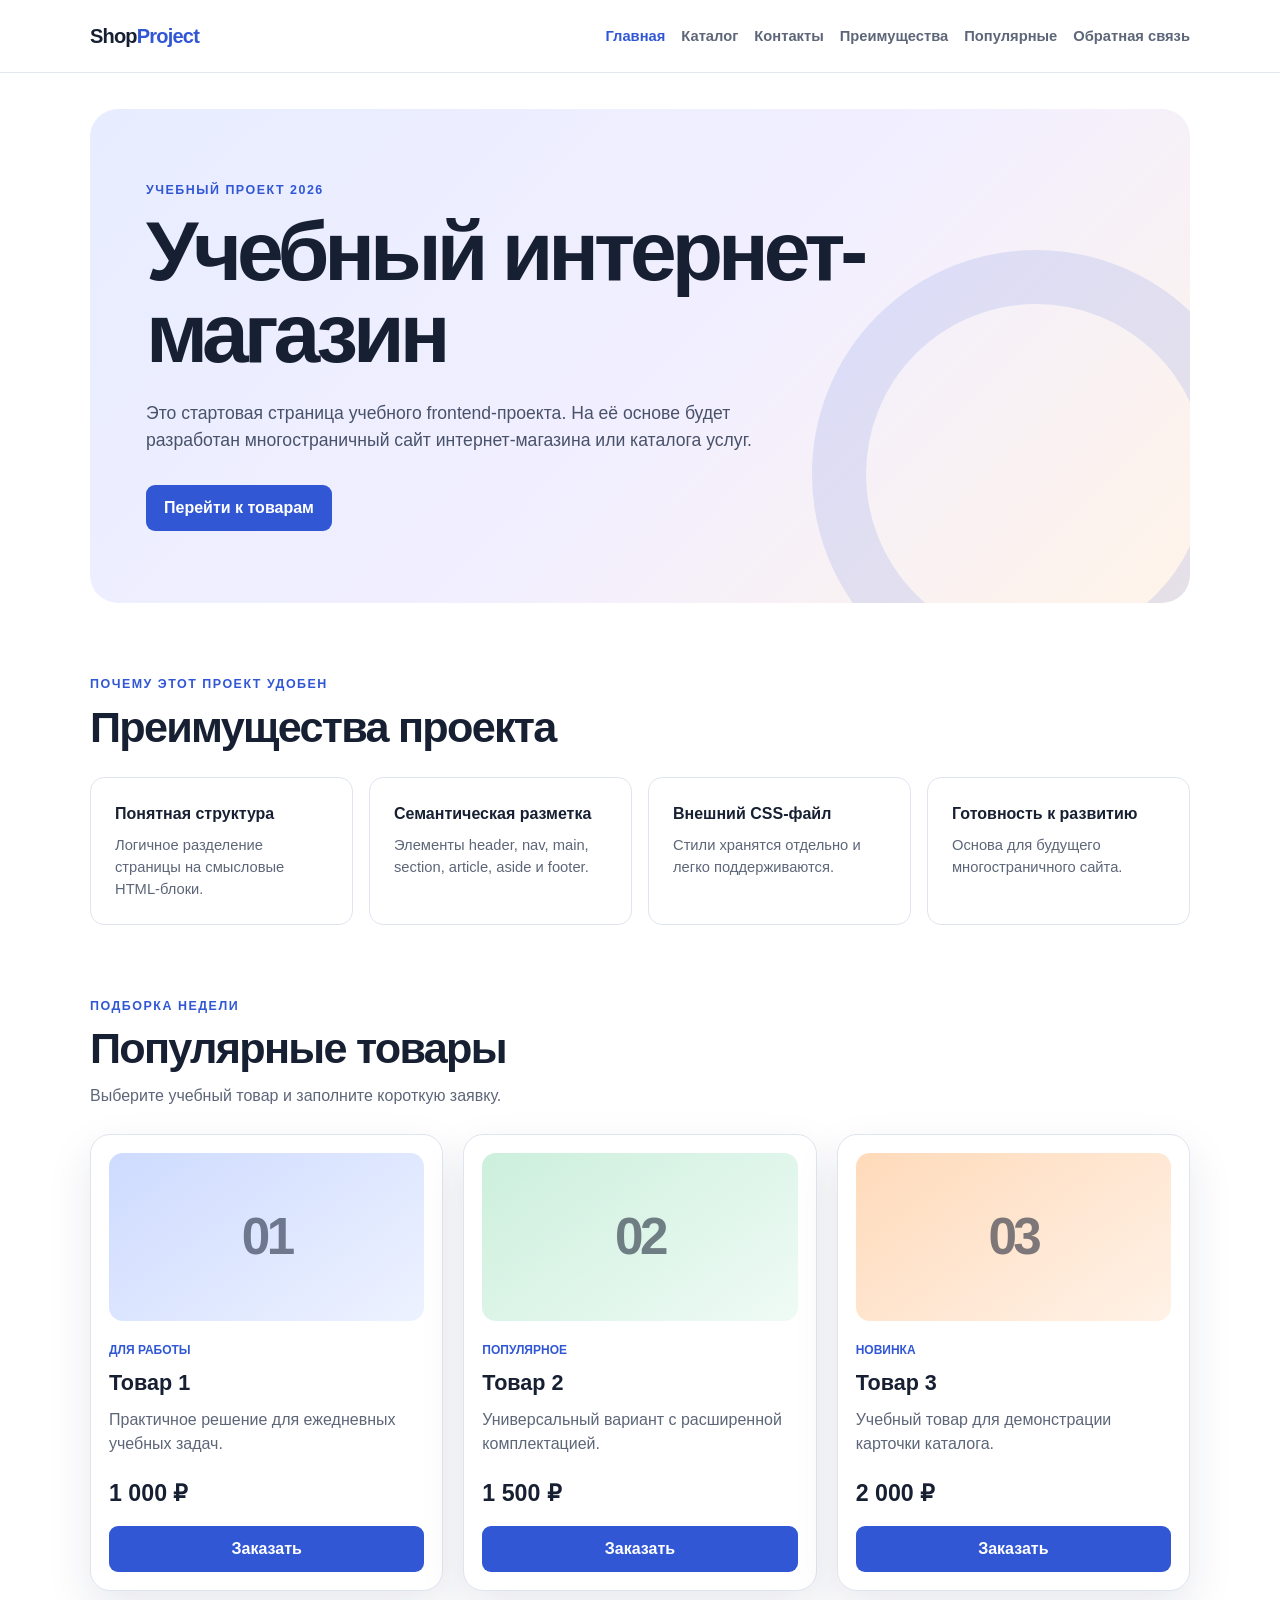
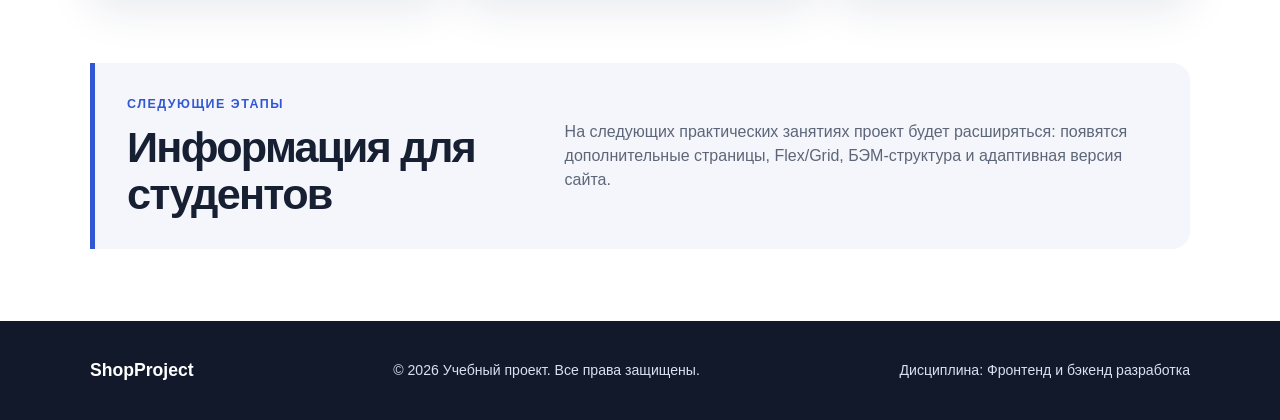
==== index.html @ a03c07aa "feat: add flex navigation and grid catalog layout" ====
<!DOCTYPE html>
<html lang="ru">
<head>
  <meta charset="UTF-8">
  <meta name="viewport" content="width=device-width, initial-scale=1.0">
  <meta name="description" content="Учебный интернет-магазин — практические работы по фронтенд- и бэкенд-разработке.">
  <meta property="og:title" content="ShopProject — учебный интернет-магазин">
  <meta property="og:description" content="Каталог учебных товаров и демонстрация современной HTML/CSS-вёрстки.">
  <meta property="og:type" content="website">
  <meta property="og:url" content="https://kefteme105.github.io/kr1-html-css-shop/">
  <title>Учебный интернет-магазин</title>
  <link rel="stylesheet" href="css/style.css">
  <script src="js/main.js" defer></script>
</head>
<body>
  <header class="page-header">
    <div class="site-header">
      <a class="site-logo" href="index.html" aria-label="ShopProject — главная страница">
        Shop<span>Project</span>
      </a>
      <nav class="site-nav" aria-label="Основная навигация">
        <ul class="site-nav__list">
          <li><a href="index.html" aria-current="page">Главная</a></li>
          <li><a href="catalog.html">Каталог</a></li>
          <li><a href="contacts.html">Контакты</a></li>
          <li><a href="index.html#advantages">Преимущества</a></li>
          <li><a href="index.html#popular">Популярные</a></li>
          <li><a href="index.html#contacts">Обратная связь</a></li>
        </ul>
      </nav>
    </div>
  </header>

  <main>
    <section class="hero" aria-labelledby="hero-title">
      <p class="hero__eyebrow">Учебный проект 2026</p>
      <h1 id="hero-title">Учебный интернет-магазин</h1>
      <p class="hero__text">
        Это стартовая страница учебного frontend-проекта. На её основе будет
        разработан многостраничный сайт интернет-магазина или каталога услуг.
      </p>
      <a class="button" href="#popular">Перейти к товарам</a>
    </section>

    <section class="section" id="advantages" aria-labelledby="advantages-title">
      <div class="section__heading">
        <p class="section__eyebrow">Почему этот проект удобен</p>
        <h2 id="advantages-title">Преимущества проекта</h2>
      </div>
      <ul class="advantages-list">
        <li>
          <strong>Понятная структура</strong>
          <span>Логичное разделение страницы на смысловые HTML-блоки.</span>
        </li>
        <li>
          <strong>Семантическая разметка</strong>
          <span>Элементы header, nav, main, section, article, aside и footer.</span>
        </li>
        <li>
          <strong>Внешний CSS-файл</strong>
          <span>Стили хранятся отдельно и легко поддерживаются.</span>
        </li>
        <li>
          <strong>Готовность к развитию</strong>
          <span>Основа для будущего многостраничного сайта.</span>
        </li>
      </ul>
    </section>

    <section class="section" id="popular" aria-labelledby="popular-title">
      <div class="section__heading">
        <p class="section__eyebrow">Подборка недели</p>
        <h2 id="popular-title">Популярные товары</h2>
        <p>Выберите учебный товар и заполните короткую заявку.</p>
      </div>

      <div class="products-grid">
        <article class="product-card">
          <div class="product-card__visual product-card__visual--blue" aria-hidden="true">01</div>
          <p class="product-card__tag">Для работы</p>
          <h3>Товар 1</h3>
          <p>Практичное решение для ежедневных учебных задач.</p>
          <p class="product-card__price">1 000 ₽</p>
          <button class="button product-card__button" type="button" data-product="Товар 1">
            Заказать
          </button>
        </article>

        <article class="product-card">
          <div class="product-card__visual product-card__visual--green" aria-hidden="true">02</div>
          <p class="product-card__tag">Популярное</p>
          <h3>Товар 2</h3>
          <p>Универсальный вариант с расширенной комплектацией.</p>
          <p class="product-card__price">1 500 ₽</p>
          <button class="button product-card__button" type="button" data-product="Товар 2">
            Заказать
          </button>
        </article>

        <article class="product-card">
          <div class="product-card__visual product-card__visual--orange" aria-hidden="true">03</div>
          <p class="product-card__tag">Новинка</p>
          <h3>Товар 3</h3>
          <p>Учебный товар для демонстрации карточки каталога.</p>
          <p class="product-card__price">2 000 ₽</p>
          <button class="button product-card__button" type="button" data-product="Товар 3">
            Заказать
          </button>
        </article>
      </div>
    </section>

    <aside class="aside-info" aria-labelledby="student-info-title">
      <div>
        <p class="section__eyebrow">Следующие этапы</p>
        <h2 id="student-info-title">Информация для студентов</h2>
      </div>
      <p>
        На следующих практических занятиях проект будет расширяться: появятся
        дополнительные страницы, Flex/Grid, БЭМ-структура и адаптивная версия сайта.
      </p>
    </aside>
  </main>

  <footer id="contacts">
    <div class="footer-content">
      <p><strong>ShopProject</strong></p>
      <p>&copy; 2026 Учебный проект. Все права защищены.</p>
      <p>Дисциплина: Фронтенд и бэкенд разработка</p>
    </div>
  </footer>

  <dialog class="order-dialog" id="order-dialog" aria-labelledby="order-dialog-title">
    <div class="order-dialog__header">
      <div>
        <p class="section__eyebrow">Новая заявка</p>
        <h2 id="order-dialog-title">Оформление заявки</h2>
      </div>
      <button class="icon-button" type="button" id="close-order-dialog" aria-label="Закрыть окно">&times;</button>
    </div>

    <form class="order-form" id="order-form" action="#" method="post" novalidate>
      <input id="selected-product" name="selected-product" type="hidden">

      <div class="form-field">
        <label for="order-name">Имя</label>
        <input id="order-name" name="name" type="text" placeholder="Введите ваше имя" minlength="2" autocomplete="given-name" required>
      </div>

      <div class="form-grid">
        <div class="form-field">
          <label for="order-email">E-mail</label>
          <input id="order-email" name="email" type="email" placeholder="example@mail.ru" autocomplete="email" required>
        </div>
        <div class="form-field">
          <label for="order-phone">Телефон</label>
          <input id="order-phone" name="phone" type="tel" inputmode="tel" placeholder="+7 (900) 000-00-00" pattern="^\+7 \(\d{3}\) \d{3}-\d{2}-\d{2}$" autocomplete="tel" required>
          <small>Формат: +7 (900) 000-00-00</small>
        </div>
      </div>

      <div class="form-grid">
        <div class="form-field">
          <label for="order-date">Дата связи</label>
          <input id="order-date" name="date" type="date">
        </div>
        <div class="form-field">
          <label for="order-topic">Тема заявки</label>
          <select id="order-topic" name="topic" required>
            <option value="">Выберите тему</option>
            <option value="product">Заказ товара</option>
            <option value="consultation">Консультация</option>
            <option value="delivery">Доставка</option>
          </select>
        </div>
      </div>

      <div class="form-field">
        <label for="order-comment">Комментарий</label>
        <textarea id="order-comment" name="comment" rows="4" placeholder="Укажите дополнительную информацию"></textarea>
      </div>

      <div class="form-field form-field--checkbox">
        <label>
          <input id="order-agreement" name="agreement" type="checkbox" required>
          <span>Я согласен на обработку данных</span>
        </label>
      </div>

      <div class="form-actions">
        <button class="button button--secondary" type="button" id="cancel-order-dialog">Закрыть</button>
        <button class="button" type="submit">Отправить заявку</button>
      </div>
    </form>
  </dialog>

  <p class="success-message" id="success-message" role="status" hidden>
    Форма успешно отправлена!
  </p>
</body>
</html>
---- css/style.css ----
:root {
  /* Цветовая палитра */
  --color-ink: #172033;
  --color-muted: #5d6678;
  --color-primary: #3157d5;
  --color-primary-dark: #2343ad;
  --color-surface: #ffffff;
  --color-soft: #f4f6fb;
  --color-border: #dfe4ee;
  --color-error: #b4233d;
  --color-error-soft: #fff8f9;
  --color-success: #168a2f;
  --color-success-soft: #eefaf0;

  /* Единая шкала отступов */
  --space-xs: 4px;
  --space-sm: 8px;
  --space-md: 16px;
  --space-lg: 24px;
  --space-xl: 32px;
  --space-2xl: 48px;
  --space-3xl: 72px;

  /* Скругления, тени и фокус */
  --radius-sm: 9px;
  --radius-md: 14px;
  --radius-lg: 20px;
  --radius-xl: 28px;
  --shadow-card: 0 18px 45px rgba(31, 44, 84, 0.1);
  --shadow-dialog: 0 28px 80px rgba(8, 15, 31, 0.32);
  --focus-ring: 3px solid rgba(49, 87, 213, 0.35);
  --container-width: 1100px;
}

/* Базовые стили */
* {
  box-sizing: border-box;
}

html {
  scroll-behavior: smooth;
}

body {
  margin: 0;
  font-family: Arial, sans-serif;
  line-height: 1.5;
  color: var(--color-ink);
  background-color: var(--color-surface);
}

button,
input,
select,
textarea {
  font: inherit;
}

button,
a {
  -webkit-tap-highlight-color: transparent;
}

.page-header,
main,
footer {
  padding-right: var(--space-lg);
  padding-left: var(--space-lg);
}

/* Шапка и навигация */
.page-header {
  position: sticky;
  top: 0;
  z-index: 10;
  border-bottom: 1px solid rgba(223, 228, 238, 0.85);
  background-color: rgba(255, 255, 255, 0.94);
  backdrop-filter: blur(12px);
}

.site-header {
  display: flex;
  max-width: var(--container-width);
  min-height: 72px;
  margin: 0 auto;
  align-items: center;
  justify-content: space-between;
  gap: 28px;
}

.site-logo {
  color: var(--color-ink);
  font-size: 1.25rem;
  font-weight: 800;
  letter-spacing: -0.04em;
  text-decoration: none;
}

.site-logo span {
  color: var(--color-primary);
}

.site-nav__list {
  display: flex;
  margin: 0;
  padding: 0;
  flex-wrap: wrap;
  align-items: center;
  justify-content: flex-end;
  gap: var(--space-md);
  list-style: none;
}

.site-nav__list a {
  color: var(--color-muted);
  font-size: 0.92rem;
  font-weight: 700;
  text-decoration: none;
  transition: color 160ms ease;
}

.site-nav__list a:hover,
.site-nav__list a:focus-visible,
.site-nav__list a[aria-current="page"] {
  color: var(--color-primary);
}

.site-nav__list a:focus-visible,
.site-logo:focus-visible {
  border-radius: var(--radius-sm);
  outline: var(--focus-ring);
  outline-offset: var(--space-xs);
}

main {
  padding-top: 36px;
  padding-bottom: 24px;
}

.hero,
.section,
.aside-info,
.footer-content,
.success-message,
.breadcrumbs,
.inner-hero {
  max-width: var(--container-width);
  margin-right: auto;
  margin-left: auto;
}

.hero {
  position: relative;
  min-height: 420px;
  margin-bottom: var(--space-3xl);
  padding: var(--space-3xl) 56px;
  overflow: hidden;
  border-radius: var(--radius-xl);
  background: linear-gradient(135deg, #e7edff 0%, #f2efff 55%, #fff4e9 100%);
}

.hero::after {
  position: absolute;
  width: 340px;
  height: 340px;
  right: -70px;
  bottom: -95px;
  border: 54px solid rgba(49, 87, 213, 0.12);
  border-radius: 50%;
  content: "";
}

.hero__eyebrow,
.section__eyebrow {
  margin: 0 0 10px;
  color: var(--color-primary);
  font-size: 0.78rem;
  font-weight: 800;
  letter-spacing: 0.12em;
  text-transform: uppercase;
}

.hero h1 {
  max-width: 720px;
  margin: 0;
  font-size: clamp(2.5rem, 7vw, 5.25rem);
  line-height: 0.98;
  letter-spacing: -0.06em;
}

.hero__text {
  max-width: 610px;
  margin: 26px 0 32px;
  color: #48526a;
  font-size: 1.1rem;
}

.button {
  display: inline-flex;
  min-height: 46px;
  padding: 11px 18px;
  border: 0;
  border-radius: var(--radius-sm);
  align-items: center;
  justify-content: center;
  color: #ffffff;
  background-color: var(--color-primary);
  font-weight: 700;
  line-height: 1;
  text-decoration: none;
  cursor: pointer;
  transition: transform 160ms ease, background-color 160ms ease, box-shadow 160ms ease;
}

.button:hover {
  background-color: var(--color-primary-dark);
  box-shadow: 0 8px 20px rgba(49, 87, 213, 0.24);
  transform: translateY(-1px);
}

.button:focus-visible,
.icon-button:focus-visible,
.form-field input:focus-visible,
.form-field select:focus-visible,
.form-field textarea:focus-visible {
  outline: var(--focus-ring);
  outline-offset: var(--space-xs);
}

.button:disabled,
.icon-button:disabled {
  opacity: 0.55;
  cursor: not-allowed;
  transform: none;
}

.button--secondary {
  border: 1px solid var(--color-border);
  color: var(--color-ink);
  background: var(--color-surface);
}

.button--secondary:hover {
  color: var(--color-primary);
  background: var(--color-soft);
  box-shadow: none;
}

.section {
  margin-bottom: var(--space-3xl);
}

.section__heading {
  margin-bottom: 26px;
}

.section__heading h2,
.aside-info h2 {
  margin: 0;
  font-size: clamp(1.8rem, 4vw, 2.7rem);
  line-height: 1.08;
  letter-spacing: -0.04em;
}

.section__heading > p:last-child {
  margin: 12px 0 0;
  color: var(--color-muted);
}

.advantages-list {
  display: grid;
  margin: 0;
  padding: 0;
  grid-template-columns: repeat(4, minmax(0, 1fr));
  gap: 16px;
  list-style: none;
}

.advantages-list li {
  padding: var(--space-lg);
  border: 1px solid var(--color-border);
  border-radius: var(--radius-md);
  background: var(--color-surface);
  transition: border-color 160ms ease, box-shadow 160ms ease, transform 160ms ease;
}

.advantages-list li:hover {
  border-color: rgba(49, 87, 213, 0.35);
  box-shadow: var(--shadow-card);
  transform: translateY(-2px);
}

.advantages-list strong,
.advantages-list span {
  display: block;
}

.advantages-list strong {
  margin-bottom: 8px;
}

.advantages-list span {
  color: var(--color-muted);
  font-size: 0.92rem;
}

.products-grid {
  display: grid;
  grid-template-columns: repeat(3, minmax(0, 1fr));
  gap: 20px;
}

.product-card {
  display: flex;
  min-width: 0;
  padding: 18px;
  border: 1px solid var(--color-border);
  border-radius: var(--radius-lg);
  flex-direction: column;
  background-color: var(--color-surface);
  box-shadow: var(--shadow-card);
  transition: border-color 160ms ease, box-shadow 160ms ease, transform 160ms ease;
}

.product-card:hover {
  border-color: rgba(49, 87, 213, 0.35);
  box-shadow: 0 22px 54px rgba(31, 44, 84, 0.16);
  transform: translateY(-3px);
}

.product-card__visual {
  display: grid;
  min-height: 168px;
  margin-bottom: 20px;
  border-radius: var(--radius-md);
  place-items: center;
  color: rgba(23, 32, 51, 0.56);
  font-size: 3.2rem;
  font-weight: 900;
  letter-spacing: -0.07em;
}

.product-card__visual--blue {
  background: linear-gradient(145deg, #cedbff, #edf2ff);
}

.product-card__visual--green {
  background: linear-gradient(145deg, #ccefdc, #effbf5);
}

.product-card__visual--orange {
  background: linear-gradient(145deg, #ffdaba, #fff2e7);
}

.product-card__tag {
  margin: 0 0 8px;
  color: var(--color-primary);
  font-size: 0.75rem;
  font-weight: 800;
  text-transform: uppercase;
}

.product-card h2,
.product-card h3 {
  margin: 0 0 8px;
  font-size: 1.35rem;
}

.product-card > p:not(.product-card__tag):not(.product-card__price) {
  margin: 0;
  color: var(--color-muted);
}

.product-card__price {
  margin: 20px 0 16px;
  font-size: 1.45rem;
  font-weight: 800;
}

.product-card__button {
  width: 100%;
  margin-top: auto;
}

.aside-info {
  display: grid;
  margin-bottom: 48px;
  padding: var(--space-xl);
  border-left: 5px solid var(--color-primary);
  border-radius: 0 18px 18px 0;
  grid-template-columns: 0.8fr 1.2fr;
  gap: 42px;
  background-color: var(--color-soft);
}

.aside-info p:last-child {
  margin: 0;
  align-self: center;
  color: var(--color-muted);
}

footer {
  padding-top: 36px;
  padding-bottom: 36px;
  color: #d9e0f2;
  background-color: #11192a;
}

.footer-content {
  display: flex;
  align-items: center;
  justify-content: space-between;
  gap: 24px;
}

.footer-content p {
  margin: 0;
  font-size: 0.88rem;
}

.footer-content strong {
  color: #ffffff;
  font-size: 1.1rem;
}

.order-dialog {
  width: min(calc(100% - 32px), 680px);
  max-height: min(90vh, 820px);
  padding: var(--space-xl);
  overflow-y: auto;
  border: none;
  border-radius: var(--radius-lg);
  color: var(--color-ink);
  box-shadow: var(--shadow-dialog);
}

.order-dialog::backdrop {
  background-color: rgba(8, 15, 31, 0.62);
  backdrop-filter: blur(4px);
}

.order-dialog__header {
  display: flex;
  margin-bottom: 24px;
  align-items: flex-start;
  justify-content: space-between;
  gap: 20px;
}

.order-dialog h2 {
  margin: 0;
  font-size: 2rem;
  letter-spacing: -0.04em;
}

.icon-button {
  display: grid;
  width: 40px;
  height: 40px;
  padding: 0;
  border: 1px solid var(--color-border);
  border-radius: 50%;
  place-items: center;
  color: var(--color-ink);
  background-color: var(--color-surface);
  font-size: 1.55rem;
  cursor: pointer;
}

.form-grid {
  display: grid;
  grid-template-columns: repeat(2, minmax(0, 1fr));
  gap: 16px;
}

.form-field {
  margin-bottom: 16px;
}

.form-field label {
  display: block;
  margin-bottom: 7px;
  font-size: 0.9rem;
  font-weight: 700;
}

.form-field input,
.form-field select,
.form-field textarea {
  width: 100%;
  padding: 11px 12px;
  border: 1px solid #cbd2df;
  border-radius: var(--radius-sm);
  color: var(--color-ink);
  background-color: #ffffff;
  transition: border-color 160ms ease, box-shadow 160ms ease, background-color 160ms ease;
}

.form-field input:hover,
.form-field select:hover,
.form-field textarea:hover {
  border-color: var(--color-primary);
}

.form-field textarea {
  min-height: 108px;
  resize: vertical;
}

.form-field input[type="checkbox"] {
  width: auto;
}

.form-field small {
  display: block;
  margin-top: 5px;
  color: var(--color-muted);
  font-size: 0.78rem;
}

.form-field--checkbox label {
  display: flex;
  align-items: flex-start;
  gap: 9px;
  font-weight: 400;
}

.form-field--checkbox input {
  margin-top: 4px;
}

[aria-invalid="true"] {
  border-color: var(--color-error) !important;
  background-color: var(--color-error-soft) !important;
}

.form-actions {
  display: flex;
  margin-top: 22px;
  justify-content: flex-end;
  gap: 12px;
}

.success-message {
  position: fixed;
  right: 24px;
  bottom: 24px;
  z-index: 20;
  max-width: 360px;
  margin: 0;
  padding: 16px 20px;
  border-left: 4px solid var(--color-success);
  border-radius: 10px;
  background-color: var(--color-success-soft);
  box-shadow: var(--shadow-card);
  font-weight: 700;
}

.success-message[hidden] {
  display: none;
}

/* Внутренние страницы и навигационные состояния */
.breadcrumbs {
  margin-bottom: var(--space-lg);
}

.breadcrumbs ol {
  display: flex;
  margin: 0;
  padding: 0;
  flex-wrap: wrap;
  align-items: center;
  gap: var(--space-sm);
  color: var(--color-muted);
  font-size: 0.9rem;
  list-style: none;
}

.breadcrumbs li + li::before {
  margin-right: var(--space-sm);
  color: #a1a9b8;
  content: "/";
}

.breadcrumbs a,
.contact-list a {
  color: var(--color-primary);
  text-underline-offset: 3px;
}

.breadcrumbs a:hover,
.contact-list a:hover {
  color: var(--color-primary-dark);
}

.inner-hero {
  margin-bottom: var(--space-2xl);
  padding: var(--space-2xl);
  border-radius: var(--radius-lg);
  background: linear-gradient(135deg, #eef2ff 0%, #f8f5ff 100%);
}

.inner-hero h1 {
  margin: 0;
  font-size: clamp(2.2rem, 6vw, 4rem);
  line-height: 1;
  letter-spacing: -0.05em;
}

.inner-hero p:last-child {
  max-width: 680px;
  margin: var(--space-md) 0 0;
  color: var(--color-muted);
}

.contact-layout {
  display: grid;
  grid-template-columns: minmax(0, 1.35fr) minmax(260px, 0.65fr);
  gap: var(--space-lg);
}

.contact-card,
.contact-note {
  padding: var(--space-xl);
  border: 1px solid var(--color-border);
  border-radius: var(--radius-lg);
}

.contact-card h2,
.contact-note h2 {
  margin: 0 0 var(--space-lg);
  font-size: clamp(1.5rem, 4vw, 2.2rem);
  line-height: 1.1;
}

.contact-note {
  background-color: var(--color-soft);
}

.contact-note > p:not(.section__eyebrow) {
  margin-bottom: var(--space-lg);
  color: var(--color-muted);
}

.contact-list {
  margin: 0;
}

.contact-list div {
  display: grid;
  padding: var(--space-md) 0;
  border-top: 1px solid var(--color-border);
  grid-template-columns: 160px 1fr;
  gap: var(--space-md);
}

.contact-list dt {
  color: var(--color-muted);
}

.contact-list dd {
  margin: 0;
  font-weight: 700;
}

/* Каталог: Grid для макета, Flexbox для карточек и навигации */
.catalog-layout {
  display: grid;
  grid-template-columns: 260px minmax(0, 1fr);
  grid-template-areas: "filters products";
  align-items: start;
  gap: var(--space-xl);
}

.catalog-filters {
  position: sticky;
  top: 104px;
  padding: var(--space-lg);
  border: 1px solid var(--color-border);
  border-radius: var(--radius-lg);
  grid-area: filters;
  background-color: var(--color-soft);
}

.catalog-filters h2 {
  margin: 0 0 var(--space-lg);
  font-size: 1.65rem;
}

.catalog-products {
  min-width: 0;
  grid-area: products;
}

.catalog-products .products-grid {
  grid-template-columns: repeat(2, minmax(0, 1fr));
}

.filter-form {
  display: grid;
  grid-template-columns: 1fr 1fr;
  gap: var(--space-md);
}

.filter-form fieldset,
.filter-form__prices {
  grid-column: 1 / -1;
}

.filter-form fieldset {
  display: grid;
  margin: 0;
  padding: 0;
  border: 0;
  gap: 10px;
}

.filter-form legend {
  margin-bottom: 10px;
  font-weight: 700;
}

.filter-form fieldset label {
  display: flex;
  align-items: center;
  gap: var(--space-sm);
  color: var(--color-muted);
}

.filter-form__prices {
  display: grid;
  grid-template-columns: 1fr 1fr;
  gap: var(--space-sm);
}

.filter-form__prices .form-field {
  margin-bottom: 0;
}

:target {
  scroll-margin-top: 96px;
}

.section:target,
footer:target {
  animation: target-highlight 1.2s ease-out;
}

@keyframes target-highlight {
  from {
    outline: 4px solid rgba(49, 87, 213, 0.24);
    outline-offset: var(--space-sm);
  }

  to {
    outline-color: transparent;
  }
}

@media (max-width: 860px) {
  .site-header,
  .footer-content {
    align-items: flex-start;
    flex-direction: column;
  }

  .site-header {
    padding: 18px 0;
  }

  .site-nav__list {
    flex-wrap: wrap;
    gap: 12px 20px;
  }

  .advantages-list,
  .products-grid {
    grid-template-columns: repeat(2, minmax(0, 1fr));
  }

  .aside-info {
    grid-template-columns: 1fr;
    gap: 20px;
  }

  .contact-layout {
    grid-template-columns: 1fr;
  }

  .catalog-layout {
    grid-template-columns: 1fr;
    grid-template-areas:
      "filters"
      "products";
  }

  .catalog-filters {
    position: static;
  }
}

@media (max-width: 600px) {
  .page-header {
    position: static;
  }

  main {
    padding-top: 20px;
  }

  .hero {
    min-height: 0;
    margin-bottom: 52px;
    padding: 48px 24px;
    border-radius: 20px;
  }

  .hero::after {
    display: none;
  }

  .section {
    margin-bottom: 52px;
  }

  .advantages-list,
  .products-grid,
  .catalog-products .products-grid,
  .form-grid {
    grid-template-columns: 1fr;
  }

  .order-dialog {
    padding: 22px 18px;
  }

  .inner-hero,
  .contact-card,
  .contact-note {
    padding: var(--space-lg);
  }

  .contact-list div {
    grid-template-columns: 1fr;
    gap: var(--space-xs);
  }

  .form-actions {
    align-items: stretch;
    flex-direction: column-reverse;
  }

  .success-message {
    right: 16px;
    bottom: 16px;
    left: 16px;
  }
}

@media (prefers-reduced-motion: reduce) {
  html {
    scroll-behavior: auto;
  }

  .button {
    transition: none;
  }
}
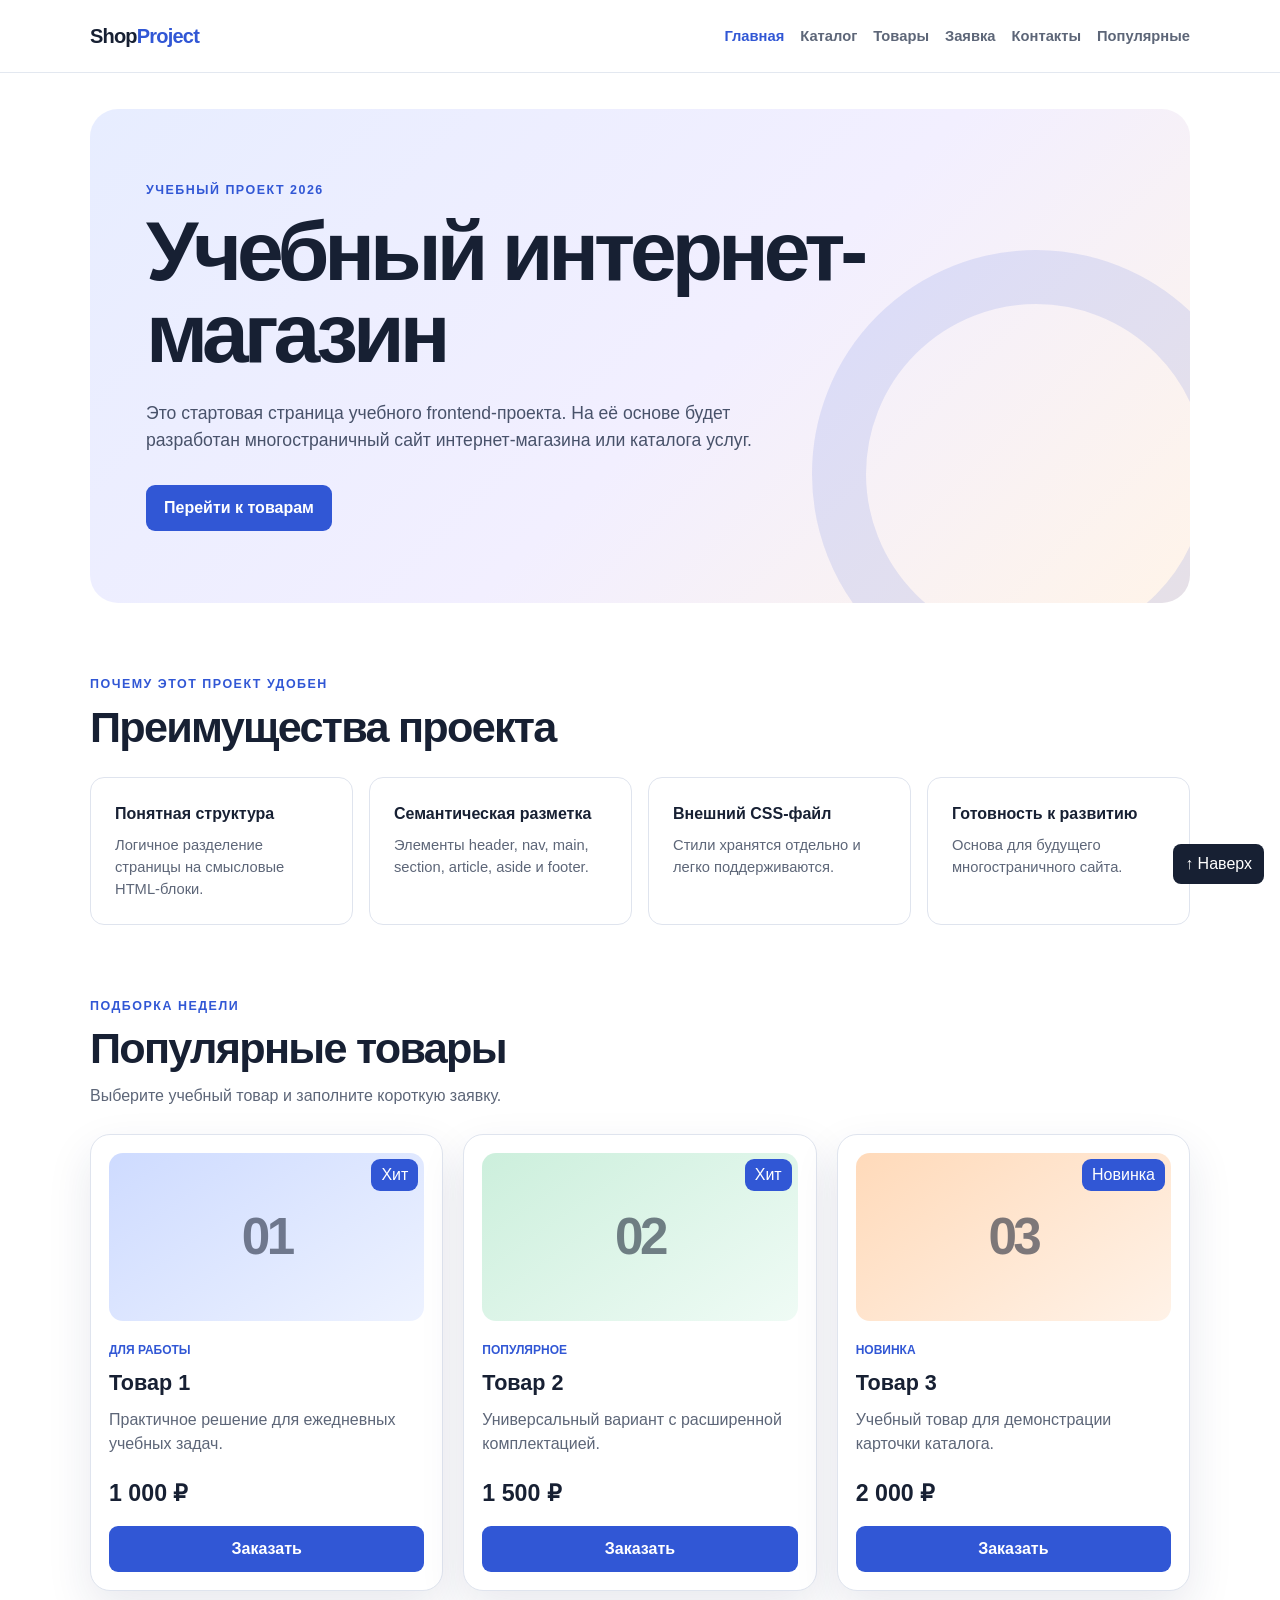
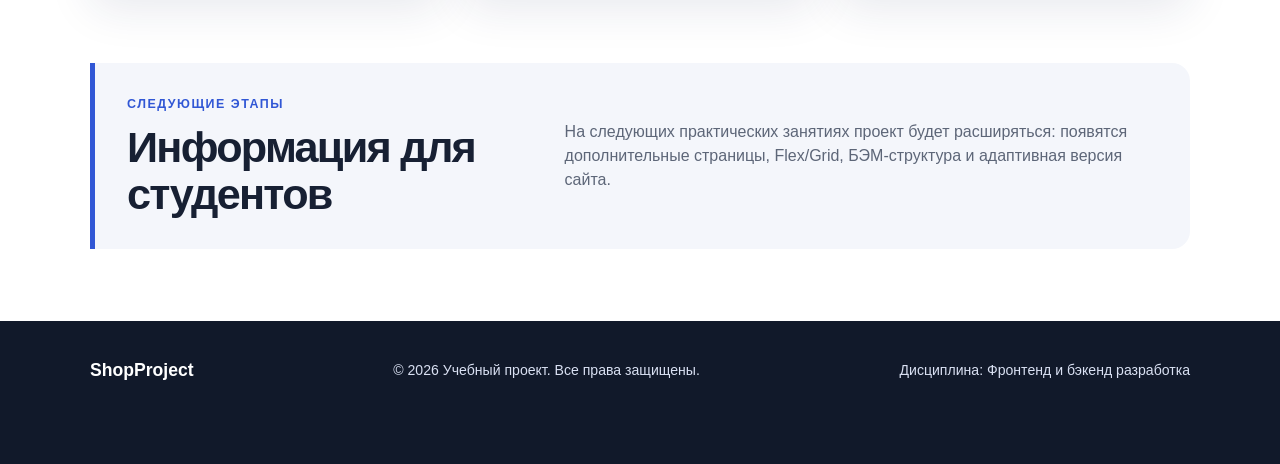
==== commit 630f49d0: "feat: practice 8 complete product and order pages for KR1" ====
--- a/index.html
+++ b/index.html
@@ -12,21 +12,15 @@
   <link rel="stylesheet" href="css/style.css">
   <script src="js/main.js" defer></script>
 </head>
-<body>
-  <header class="page-header">
-    <div class="site-header">
-      <a class="site-logo" href="index.html" aria-label="ShopProject — главная страница">
-        Shop<span>Project</span>
+<body id="top">
+  <header class="site-header">
+    <div class="site-header__inner">
+      <a class="site-header__logo" href="index.html" aria-label="ShopProject — главная страница">
+        Shop<span class="site-header__accent">Project</span>
       </a>
       <nav class="site-nav" aria-label="Основная навигация">
         <ul class="site-nav__list">
-          <li><a href="index.html" aria-current="page">Главная</a></li>
-          <li><a href="catalog.html">Каталог</a></li>
-          <li><a href="contacts.html">Контакты</a></li>
-          <li><a href="index.html#advantages">Преимущества</a></li>
-          <li><a href="index.html#popular">Популярные</a></li>
-          <li><a href="index.html#contacts">Обратная связь</a></li>
-        </ul>
+          <li class="site-nav__item"><a class="site-nav__link site-nav__link--active" href="index.html" aria-current="page">Главная</a></li><li class="site-nav__item"><a class="site-nav__link" href="catalog.html">Каталог</a></li><li class="site-nav__item"><a class="site-nav__link" href="product.html">Товары</a></li><li class="site-nav__item"><a class="site-nav__link" href="order.html">Заявка</a></li><li class="site-nav__item"><a class="site-nav__link" href="contacts.html">Контакты</a></li><li class="site-nav__item"><a class="site-nav__link" href="index.html#popular">Популярные</a></li></ul>
       </nav>
     </div>
   </header>
@@ -34,7 +28,7 @@
   <main>
     <section class="hero" aria-labelledby="hero-title">
       <p class="hero__eyebrow">Учебный проект 2026</p>
-      <h1 id="hero-title">Учебный интернет-магазин</h1>
+      <h1 id="hero-title" class="hero__title">Учебный интернет-магазин</h1>
       <p class="hero__text">
         Это стартовая страница учебного frontend-проекта. На её основе будет
         разработан многостраничный сайт интернет-магазина или каталога услуг.
@@ -45,24 +39,24 @@
     <section class="section" id="advantages" aria-labelledby="advantages-title">
       <div class="section__heading">
         <p class="section__eyebrow">Почему этот проект удобен</p>
-        <h2 id="advantages-title">Преимущества проекта</h2>
+        <h2 id="advantages-title" class="section__title">Преимущества проекта</h2>
       </div>
       <ul class="advantages-list">
-        <li>
-          <strong>Понятная структура</strong>
-          <span>Логичное разделение страницы на смысловые HTML-блоки.</span>
+        <li class="advantages-list__item">
+          <strong class="advantages-list__title">Понятная структура</strong>
+          <span class="advantages-list__text">Логичное разделение страницы на смысловые HTML-блоки.</span>
         </li>
-        <li>
-          <strong>Семантическая разметка</strong>
-          <span>Элементы header, nav, main, section, article, aside и footer.</span>
+        <li class="advantages-list__item">
+          <strong class="advantages-list__title">Семантическая разметка</strong>
+          <span class="advantages-list__text">Элементы header, nav, main, section, article, aside и footer.</span>
         </li>
-        <li>
-          <strong>Внешний CSS-файл</strong>
-          <span>Стили хранятся отдельно и легко поддерживаются.</span>
+        <li class="advantages-list__item">
+          <strong class="advantages-list__title">Внешний CSS-файл</strong>
+          <span class="advantages-list__text">Стили хранятся отдельно и легко поддерживаются.</span>
         </li>
-        <li>
-          <strong>Готовность к развитию</strong>
-          <span>Основа для будущего многостраничного сайта.</span>
+        <li class="advantages-list__item">
+          <strong class="advantages-list__title">Готовность к развитию</strong>
+          <span class="advantages-list__text">Основа для будущего многостраничного сайта.</span>
         </li>
       </ul>
     </section>
@@ -70,16 +64,16 @@
     <section class="section" id="popular" aria-labelledby="popular-title">
       <div class="section__heading">
         <p class="section__eyebrow">Подборка недели</p>
-        <h2 id="popular-title">Популярные товары</h2>
-        <p>Выберите учебный товар и заполните короткую заявку.</p>
+        <h2 id="popular-title" class="section__title">Популярные товары</h2>
+        <p class="section__description">Выберите учебный товар и заполните короткую заявку.</p>
       </div>
 
       <div class="products-grid">
         <article class="product-card">
-          <div class="product-card__visual product-card__visual--blue" aria-hidden="true">01</div>
+          <span class="product-card__badge">Хит</span><div class="product-card__visual product-card__visual--work" aria-hidden="true">01</div>
           <p class="product-card__tag">Для работы</p>
-          <h3>Товар 1</h3>
-          <p>Практичное решение для ежедневных учебных задач.</p>
+          <h3 class="product-card__title"><a href="product.html#product-1" class="product-card__link">Товар 1</a></h3>
+          <p class="product-card__description">Практичное решение для ежедневных учебных задач.</p>
           <p class="product-card__price">1 000 ₽</p>
           <button class="button product-card__button" type="button" data-product="Товар 1">
             Заказать
@@ -87,10 +81,10 @@
         </article>
 
         <article class="product-card">
-          <div class="product-card__visual product-card__visual--green" aria-hidden="true">02</div>
+          <span class="product-card__badge">Хит</span><div class="product-card__visual product-card__visual--popular" aria-hidden="true">02</div>
           <p class="product-card__tag">Популярное</p>
-          <h3>Товар 2</h3>
-          <p>Универсальный вариант с расширенной комплектацией.</p>
+          <h3 class="product-card__title"><a href="product.html#product-2" class="product-card__link">Товар 2</a></h3>
+          <p class="product-card__description">Универсальный вариант с расширенной комплектацией.</p>
           <p class="product-card__price">1 500 ₽</p>
           <button class="button product-card__button" type="button" data-product="Товар 2">
             Заказать
@@ -98,10 +92,10 @@
         </article>
 
         <article class="product-card">
-          <div class="product-card__visual product-card__visual--orange" aria-hidden="true">03</div>
+          <span class="product-card__badge">Новинка</span><div class="product-card__visual product-card__visual--new" aria-hidden="true">03</div>
           <p class="product-card__tag">Новинка</p>
-          <h3>Товар 3</h3>
-          <p>Учебный товар для демонстрации карточки каталога.</p>
+          <h3 class="product-card__title"><a href="product.html#product-3" class="product-card__link">Товар 3</a></h3>
+          <p class="product-card__description">Учебный товар для демонстрации карточки каталога.</p>
           <p class="product-card__price">2 000 ₽</p>
           <button class="button product-card__button" type="button" data-product="Товар 3">
             Заказать
@@ -113,20 +107,20 @@
     <aside class="aside-info" aria-labelledby="student-info-title">
       <div>
         <p class="section__eyebrow">Следующие этапы</p>
-        <h2 id="student-info-title">Информация для студентов</h2>
+        <h2 id="student-info-title" class="aside-info__title">Информация для студентов</h2>
       </div>
-      <p>
+      <p class="aside-info__text">
         На следующих практических занятиях проект будет расширяться: появятся
         дополнительные страницы, Flex/Grid, БЭМ-структура и адаптивная версия сайта.
       </p>
     </aside>
   </main>
 
-  <footer id="contacts">
-    <div class="footer-content">
-      <p><strong>ShopProject</strong></p>
-      <p>&copy; 2026 Учебный проект. Все права защищены.</p>
-      <p>Дисциплина: Фронтенд и бэкенд разработка</p>
+  <footer id="contacts" class="site-footer">
+    <div class="site-footer__inner">
+      <p class="site-footer__text"><strong class="site-footer__brand">ShopProject</strong></p>
+      <p class="site-footer__text">© 2026 Учебный проект. Все права защищены.</p>
+      <p class="site-footer__text">Дисциплина: Фронтенд и бэкенд разработка</p>
     </div>
   </footer>
 
@@ -134,39 +128,39 @@
     <div class="order-dialog__header">
       <div>
         <p class="section__eyebrow">Новая заявка</p>
-        <h2 id="order-dialog-title">Оформление заявки</h2>
+        <h2 id="order-dialog-title" class="order-dialog__title">Оформление заявки</h2>
       </div>
-      <button class="icon-button" type="button" id="close-order-dialog" aria-label="Закрыть окно">&times;</button>
+      <button class="icon-button" type="button" id="close-order-dialog" aria-label="Закрыть окно">×</button>
     </div>
 
     <form class="order-form" id="order-form" action="#" method="post" novalidate>
       <input id="selected-product" name="selected-product" type="hidden">
 
-      <div class="form-field">
-        <label for="order-name">Имя</label>
-        <input id="order-name" name="name" type="text" placeholder="Введите ваше имя" minlength="2" autocomplete="given-name" required>
+      <div class="order-form__field">
+        <label for="order-name" class="order-form__label">Имя</label>
+        <input id="order-name" name="name" type="text" placeholder="Введите ваше имя" minlength="2" autocomplete="given-name" required class="order-form__input">
       </div>
 
-      <div class="form-grid">
-        <div class="form-field">
-          <label for="order-email">E-mail</label>
-          <input id="order-email" name="email" type="email" placeholder="example@mail.ru" autocomplete="email" required>
+      <div class="order-form__grid">
+        <div class="order-form__field">
+          <label for="order-email" class="order-form__label">E-mail</label>
+          <input id="order-email" name="email" type="email" placeholder="example@mail.ru" autocomplete="email" required class="order-form__input">
         </div>
-        <div class="form-field">
-          <label for="order-phone">Телефон</label>
-          <input id="order-phone" name="phone" type="tel" inputmode="tel" placeholder="+7 (900) 000-00-00" pattern="^\+7 \(\d{3}\) \d{3}-\d{2}-\d{2}$" autocomplete="tel" required>
-          <small>Формат: +7 (900) 000-00-00</small>
+        <div class="order-form__field">
+          <label for="order-phone" class="order-form__label">Телефон</label>
+          <input id="order-phone" name="phone" type="tel" inputmode="tel" placeholder="+7 (900) 000-00-00" pattern="^\+7 \(\d{3}\) \d{3}-\d{2}-\d{2}$" autocomplete="tel" required class="order-form__input">
+          <small class="order-form__hint">Формат: +7 (900) 000-00-00</small>
         </div>
       </div>
 
-      <div class="form-grid">
-        <div class="form-field">
-          <label for="order-date">Дата связи</label>
-          <input id="order-date" name="date" type="date">
+      <div class="order-form__grid">
+        <div class="order-form__field">
+          <label for="order-date" class="order-form__label">Дата связи</label>
+          <input id="order-date" name="date" type="date" class="order-form__input">
         </div>
-        <div class="form-field">
-          <label for="order-topic">Тема заявки</label>
-          <select id="order-topic" name="topic" required>
+        <div class="order-form__field">
+          <label for="order-topic" class="order-form__label">Тема заявки</label>
+          <select id="order-topic" name="topic" required class="order-form__select">
             <option value="">Выберите тему</option>
             <option value="product">Заказ товара</option>
             <option value="consultation">Консультация</option>
@@ -175,27 +169,25 @@
         </div>
       </div>
 
-      <div class="form-field">
-        <label for="order-comment">Комментарий</label>
-        <textarea id="order-comment" name="comment" rows="4" placeholder="Укажите дополнительную информацию"></textarea>
+      <div class="order-form__field">
+        <label for="order-comment" class="order-form__label">Комментарий</label>
+        <textarea id="order-comment" name="comment" rows="4" placeholder="Укажите дополнительную информацию" class="order-form__textarea"></textarea>
       </div>
 
-      <div class="form-field form-field--checkbox">
-        <label>
-          <input id="order-agreement" name="agreement" type="checkbox" required>
+      <div class="order-form__field order-form__field--checkbox">
+        <label class="order-form__label order-form__label--checkbox">
+          <input id="order-agreement" name="agreement" type="checkbox" required class="order-form__input order-form__input--checkbox">
           <span>Я согласен на обработку данных</span>
         </label>
       </div>
 
-      <div class="form-actions">
+      <div class="order-form__actions">
         <button class="button button--secondary" type="button" id="cancel-order-dialog">Закрыть</button>
         <button class="button" type="submit">Отправить заявку</button>
       </div>
     </form>
   </dialog>
 
-  <p class="success-message" id="success-message" role="status" hidden>
-    Форма успешно отправлена!
-  </p>
-</body>
+  <p class="success-message" id="success-message" role="status" hidden>Заявка проверена. Это демонстрация, данные не отправлены.</p>
+<a class="back-to-top" href="#top" aria-label="Вернуться наверх">↑ Наверх</a></body>
 </html>
--- a/css/style.css
+++ b/css/style.css
@@ -61,15 +61,15 @@
   -webkit-tap-highlight-color: transparent;
 }
 
-.page-header,
+.site-header,
 main,
-footer {
+.site-footer {
   padding-right: var(--space-lg);
   padding-left: var(--space-lg);
 }
 
 /* Шапка и навигация */
-.page-header {
+.site-header {
   position: sticky;
   top: 0;
   z-index: 10;
@@ -78,7 +78,7 @@
   backdrop-filter: blur(12px);
 }
 
-.site-header {
+.site-header__inner {
   display: flex;
   max-width: var(--container-width);
   min-height: 72px;
@@ -88,7 +88,7 @@
   gap: 28px;
 }
 
-.site-logo {
+.site-header__logo {
   color: var(--color-ink);
   font-size: 1.25rem;
   font-weight: 800;
@@ -96,7 +96,7 @@
   text-decoration: none;
 }
 
-.site-logo span {
+.site-header__accent {
   color: var(--color-primary);
 }
 
@@ -111,7 +111,7 @@
   list-style: none;
 }
 
-.site-nav__list a {
+.site-nav__link {
   color: var(--color-muted);
   font-size: 0.92rem;
   font-weight: 700;
@@ -119,14 +119,14 @@
   transition: color 160ms ease;
 }
 
-.site-nav__list a:hover,
-.site-nav__list a:focus-visible,
-.site-nav__list a[aria-current="page"] {
+.site-nav__link:hover,
+.site-nav__link:focus-visible,
+.site-nav__link--active {
   color: var(--color-primary);
 }
 
-.site-nav__list a:focus-visible,
-.site-logo:focus-visible {
+.site-nav__link:focus-visible,
+.site-header__logo:focus-visible {
   border-radius: var(--radius-sm);
   outline: var(--focus-ring);
   outline-offset: var(--space-xs);
@@ -140,7 +140,7 @@
 .hero,
 .section,
 .aside-info,
-.footer-content,
+.site-footer__inner,
 .success-message,
 .breadcrumbs,
 .inner-hero {
@@ -180,7 +180,7 @@
   text-transform: uppercase;
 }
 
-.hero h1 {
+.hero__title {
   max-width: 720px;
   margin: 0;
   font-size: clamp(2.5rem, 7vw, 5.25rem);
@@ -220,9 +220,9 @@
 
 .button:focus-visible,
 .icon-button:focus-visible,
-.form-field input:focus-visible,
-.form-field select:focus-visible,
-.form-field textarea:focus-visible {
+.order-form__input:focus-visible,
+.order-form__select:focus-visible,
+.order-form__textarea:focus-visible {
   outline: var(--focus-ring);
   outline-offset: var(--space-xs);
 }
@@ -254,15 +254,15 @@
   margin-bottom: 26px;
 }
 
-.section__heading h2,
-.aside-info h2 {
+.section__title,
+.aside-info__title {
   margin: 0;
   font-size: clamp(1.8rem, 4vw, 2.7rem);
   line-height: 1.08;
   letter-spacing: -0.04em;
 }
 
-.section__heading > p:last-child {
+.section__description {
   margin: 12px 0 0;
   color: var(--color-muted);
 }
@@ -276,7 +276,7 @@
   list-style: none;
 }
 
-.advantages-list li {
+.advantages-list__item {
   padding: var(--space-lg);
   border: 1px solid var(--color-border);
   border-radius: var(--radius-md);
@@ -284,22 +284,22 @@
   transition: border-color 160ms ease, box-shadow 160ms ease, transform 160ms ease;
 }
 
-.advantages-list li:hover {
+.advantages-list__item:hover {
   border-color: rgba(49, 87, 213, 0.35);
   box-shadow: var(--shadow-card);
   transform: translateY(-2px);
 }
 
-.advantages-list strong,
-.advantages-list span {
+.advantages-list__title,
+.advantages-list__text {
   display: block;
 }
 
-.advantages-list strong {
+.advantages-list__title {
   margin-bottom: 8px;
 }
 
-.advantages-list span {
+.advantages-list__text {
   color: var(--color-muted);
   font-size: 0.92rem;
 }
@@ -340,15 +340,15 @@
   letter-spacing: -0.07em;
 }
 
-.product-card__visual--blue {
+.product-card__visual--work {
   background: linear-gradient(145deg, #cedbff, #edf2ff);
 }
 
-.product-card__visual--green {
+.product-card__visual--popular {
   background: linear-gradient(145deg, #ccefdc, #effbf5);
 }
 
-.product-card__visual--orange {
+.product-card__visual--new {
   background: linear-gradient(145deg, #ffdaba, #fff2e7);
 }
 
@@ -360,13 +360,12 @@
   text-transform: uppercase;
 }
 
-.product-card h2,
-.product-card h3 {
+.product-card__title {
   margin: 0 0 8px;
   font-size: 1.35rem;
 }
 
-.product-card > p:not(.product-card__tag):not(.product-card__price) {
+.product-card__description {
   margin: 0;
   color: var(--color-muted);
 }
@@ -393,32 +392,32 @@
   background-color: var(--color-soft);
 }
 
-.aside-info p:last-child {
+.aside-info__text {
   margin: 0;
   align-self: center;
   color: var(--color-muted);
 }
 
-footer {
+.site-footer {
   padding-top: 36px;
   padding-bottom: 36px;
   color: #d9e0f2;
   background-color: #11192a;
 }
 
-.footer-content {
+.site-footer__inner {
   display: flex;
   align-items: center;
   justify-content: space-between;
   gap: 24px;
 }
 
-.footer-content p {
+.site-footer__text {
   margin: 0;
   font-size: 0.88rem;
 }
 
-.footer-content strong {
+.site-footer__brand {
   color: #ffffff;
   font-size: 1.1rem;
 }
@@ -447,7 +446,7 @@
   gap: 20px;
 }
 
-.order-dialog h2 {
+.order-dialog__title {
   margin: 0;
   font-size: 2rem;
   letter-spacing: -0.04em;
@@ -467,26 +466,26 @@
   cursor: pointer;
 }
 
-.form-grid {
+.order-form__grid {
   display: grid;
   grid-template-columns: repeat(2, minmax(0, 1fr));
   gap: 16px;
 }
 
-.form-field {
+.order-form__field {
   margin-bottom: 16px;
 }
 
-.form-field label {
+.order-form__label {
   display: block;
   margin-bottom: 7px;
   font-size: 0.9rem;
   font-weight: 700;
 }
 
-.form-field input,
-.form-field select,
-.form-field textarea {
+.order-form__input,
+.order-form__select,
+.order-form__textarea {
   width: 100%;
   padding: 11px 12px;
   border: 1px solid #cbd2df;
@@ -496,36 +495,36 @@
   transition: border-color 160ms ease, box-shadow 160ms ease, background-color 160ms ease;
 }
 
-.form-field input:hover,
-.form-field select:hover,
-.form-field textarea:hover {
+.order-form__input:hover,
+.order-form__select:hover,
+.order-form__textarea:hover {
   border-color: var(--color-primary);
 }
 
-.form-field textarea {
+.order-form__textarea {
   min-height: 108px;
   resize: vertical;
 }
 
-.form-field input[type="checkbox"] {
+.order-form__input[type="checkbox"] {
   width: auto;
 }
 
-.form-field small {
+.order-form__hint {
   display: block;
   margin-top: 5px;
   color: var(--color-muted);
   font-size: 0.78rem;
 }
 
-.form-field--checkbox label {
+.order-form__label--checkbox {
   display: flex;
   align-items: flex-start;
   gap: 9px;
   font-weight: 400;
 }
 
-.form-field--checkbox input {
+.order-form__input--checkbox {
   margin-top: 4px;
 }
 
@@ -534,7 +533,7 @@
   background-color: var(--color-error-soft) !important;
 }
 
-.form-actions {
+.order-form__actions {
   display: flex;
   margin-top: 22px;
   justify-content: flex-end;
@@ -565,7 +564,7 @@
   margin-bottom: var(--space-lg);
 }
 
-.breadcrumbs ol {
+.breadcrumbs__list {
   display: flex;
   margin: 0;
   padding: 0;
@@ -577,20 +576,20 @@
   list-style: none;
 }
 
-.breadcrumbs li + li::before {
+.breadcrumbs__item + .breadcrumbs__item::before {
   margin-right: var(--space-sm);
   color: #a1a9b8;
   content: "/";
 }
 
-.breadcrumbs a,
-.contact-list a {
+.breadcrumbs__link,
+.contact-list__link {
   color: var(--color-primary);
   text-underline-offset: 3px;
 }
 
-.breadcrumbs a:hover,
-.contact-list a:hover {
+.breadcrumbs__link:hover,
+.contact-list__link:hover {
   color: var(--color-primary-dark);
 }
 
@@ -601,14 +600,14 @@
   background: linear-gradient(135deg, #eef2ff 0%, #f8f5ff 100%);
 }
 
-.inner-hero h1 {
+.inner-hero__title {
   margin: 0;
   font-size: clamp(2.2rem, 6vw, 4rem);
   line-height: 1;
   letter-spacing: -0.05em;
 }
 
-.inner-hero p:last-child {
+.inner-hero__text {
   max-width: 680px;
   margin: var(--space-md) 0 0;
   color: var(--color-muted);
@@ -627,8 +626,8 @@
   border-radius: var(--radius-lg);
 }
 
-.contact-card h2,
-.contact-note h2 {
+.contact-card__title,
+.contact-note__title {
   margin: 0 0 var(--space-lg);
   font-size: clamp(1.5rem, 4vw, 2.2rem);
   line-height: 1.1;
@@ -638,7 +637,7 @@
   background-color: var(--color-soft);
 }
 
-.contact-note > p:not(.section__eyebrow) {
+.contact-note__text {
   margin-bottom: var(--space-lg);
   color: var(--color-muted);
 }
@@ -647,7 +646,7 @@
   margin: 0;
 }
 
-.contact-list div {
+.contact-list__row {
   display: grid;
   padding: var(--space-md) 0;
   border-top: 1px solid var(--color-border);
@@ -655,11 +654,11 @@
   gap: var(--space-md);
 }
 
-.contact-list dt {
-  color: var(--color-muted);
-}
-
-.contact-list dd {
+.contact-list__term {
+  color: var(--color-muted);
+}
+
+.contact-list__value {
   margin: 0;
   font-weight: 700;
 }
@@ -683,7 +682,7 @@
   background-color: var(--color-soft);
 }
 
-.catalog-filters h2 {
+.catalog-filters__title {
   margin: 0 0 var(--space-lg);
   font-size: 1.65rem;
 }
@@ -693,7 +692,7 @@
   grid-area: products;
 }
 
-.catalog-products .products-grid {
+.products-grid--catalog {
   grid-template-columns: repeat(2, minmax(0, 1fr));
 }
 
@@ -703,12 +702,12 @@
   gap: var(--space-md);
 }
 
-.filter-form fieldset,
+.filter-form__group,
 .filter-form__prices {
   grid-column: 1 / -1;
 }
 
-.filter-form fieldset {
+.filter-form__group {
   display: grid;
   margin: 0;
   padding: 0;
@@ -716,12 +715,12 @@
   gap: 10px;
 }
 
-.filter-form legend {
+.filter-form__legend {
   margin-bottom: 10px;
   font-weight: 700;
 }
 
-.filter-form fieldset label {
+.filter-form__label {
   display: flex;
   align-items: center;
   gap: var(--space-sm);
@@ -734,7 +733,7 @@
   gap: var(--space-sm);
 }
 
-.filter-form__prices .form-field {
+.order-form__field--price {
   margin-bottom: 0;
 }
 
@@ -743,7 +742,7 @@
 }
 
 .section:target,
-footer:target {
+.site-footer:target {
   animation: target-highlight 1.2s ease-out;
 }
 
@@ -759,13 +758,13 @@
 }
 
 @media (max-width: 860px) {
-  .site-header,
-  .footer-content {
+  .site-header__inner,
+  .site-footer__inner {
     align-items: flex-start;
     flex-direction: column;
   }
 
-  .site-header {
+  .site-header__inner {
     padding: 18px 0;
   }
 
@@ -801,7 +800,7 @@
 }
 
 @media (max-width: 600px) {
-  .page-header {
+  .site-header {
     position: static;
   }
 
@@ -826,8 +825,8 @@
 
   .advantages-list,
   .products-grid,
-  .catalog-products .products-grid,
-  .form-grid {
+  .products-grid--catalog,
+  .order-form__grid {
     grid-template-columns: 1fr;
   }
 
@@ -841,12 +840,12 @@
     padding: var(--space-lg);
   }
 
-  .contact-list div {
+  .contact-list__row {
     grid-template-columns: 1fr;
     gap: var(--space-xs);
   }
 
-  .form-actions {
+  .order-form__actions {
     align-items: stretch;
     flex-direction: column-reverse;
   }
@@ -867,3 +866,24 @@
     transition: none;
   }
 }
+
+/* Практическая №8: карточка товара и отдельная заявка */
+.product-card { position: relative; }
+.product-card__badge { position: absolute; top: 24px; right: 24px; padding: 4px 10px; border-radius: var(--radius-sm); color: white; background: var(--color-primary); }
+.product-card__link { color: inherit; text-decoration: none; }
+.product-card__link:hover { text-decoration: underline; }
+.product-detail { display: grid; grid-template-columns: repeat(2, minmax(0, 1fr)); gap: var(--space-xl); }
+.product-detail__image { display: block; width: 100%; height: auto; border-radius: var(--radius-lg); }
+.product-detail__title { font-size: 2rem; }
+.table-wrapper { min-width: 0; overflow-x: auto; }
+.product-table { width: 100%; border-collapse: collapse; }
+.product-table caption { text-align: left; font-size: 1.3rem; font-weight: 700; margin-bottom: 16px; }
+.product-table th, .product-table td { padding: 12px; border: 1px solid var(--color-border); text-align: left; }
+.product-table th { background: var(--color-soft); }
+.order-page { max-width: 760px; }
+.order-page__success { padding: 16px; background: var(--color-success-soft); }
+.back-to-top { position: fixed; right: 16px; bottom: 16px; z-index: 9; padding: 8px 12px; border-radius: 8px; color: white; background: var(--color-ink); text-decoration: none; }
+.site-footer { padding-bottom: 80px; }
+.filter-form__note { grid-column: 1 / -1; font-size: .85rem; }
+a:focus-visible, .table-wrapper:focus-visible { outline: var(--focus-ring); outline-offset: 4px; }
+@media (max-width: 700px) { .product-detail { grid-template-columns: 1fr; } }
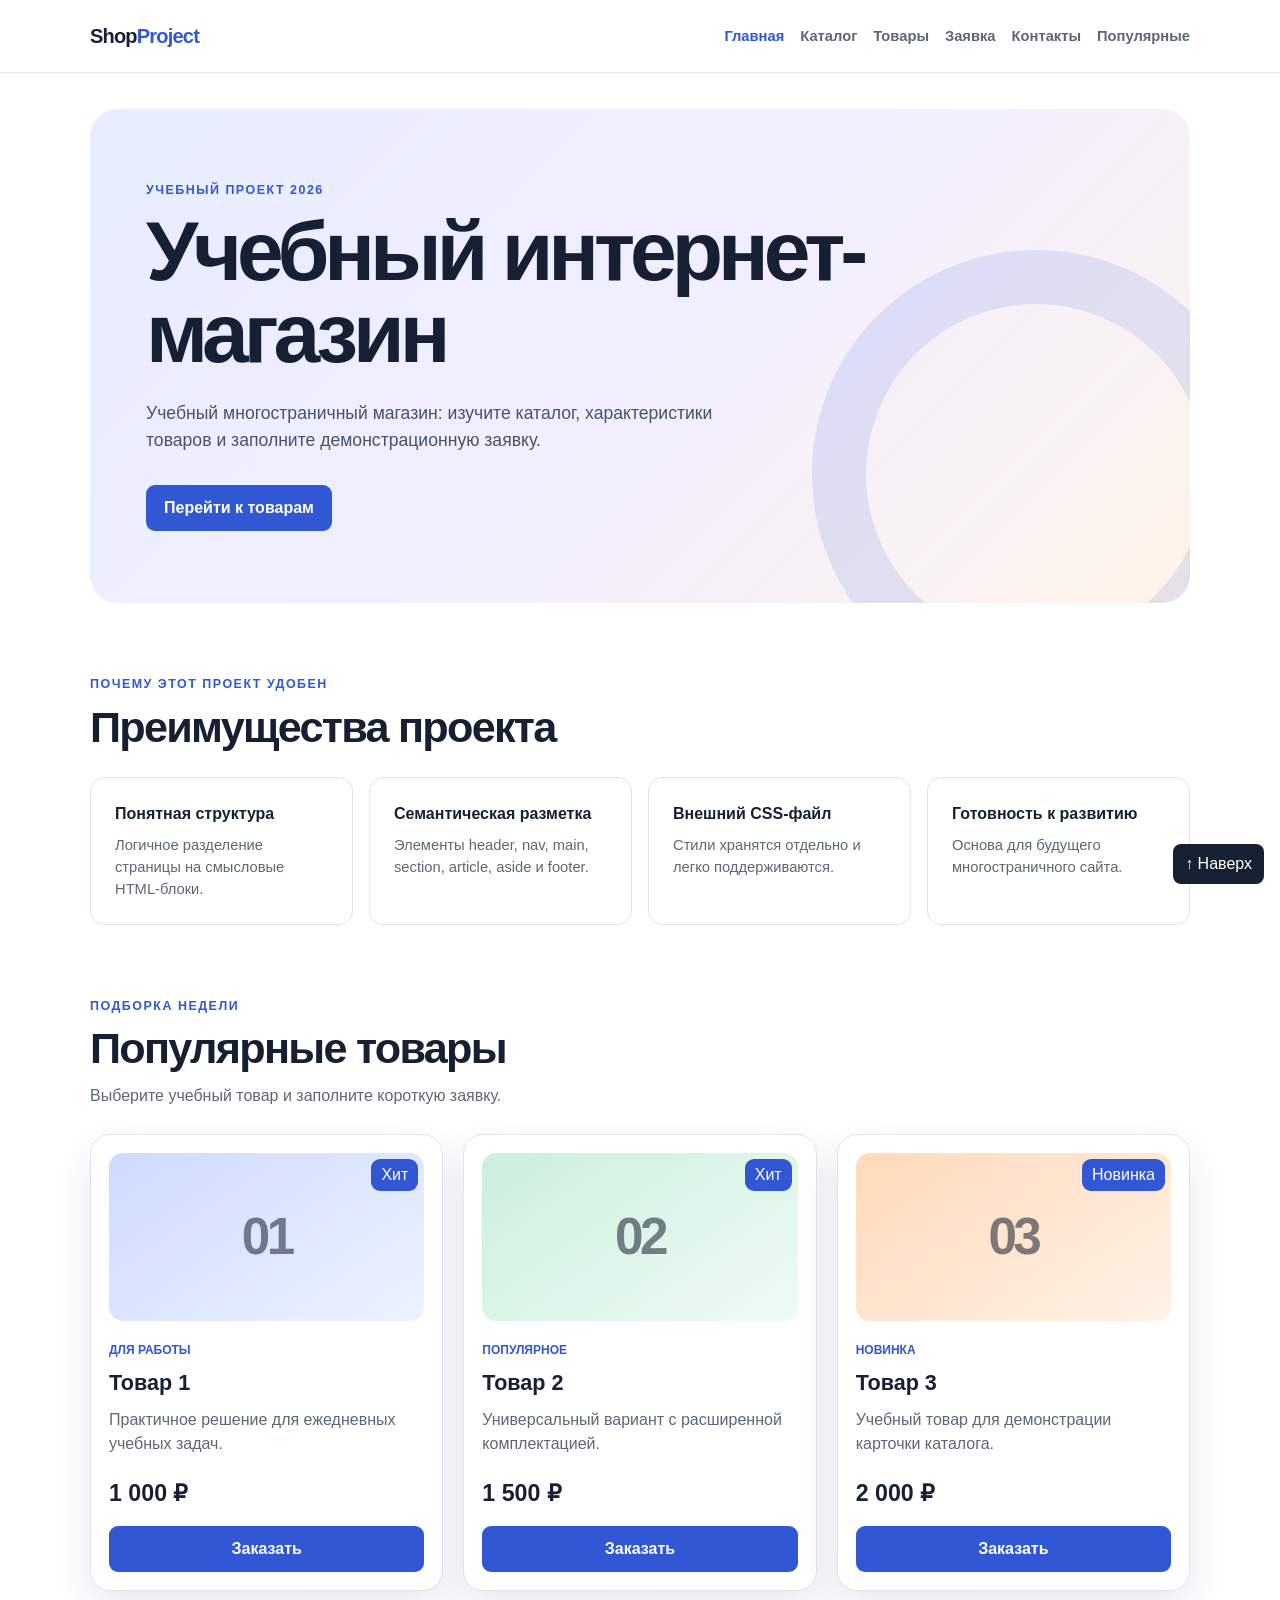
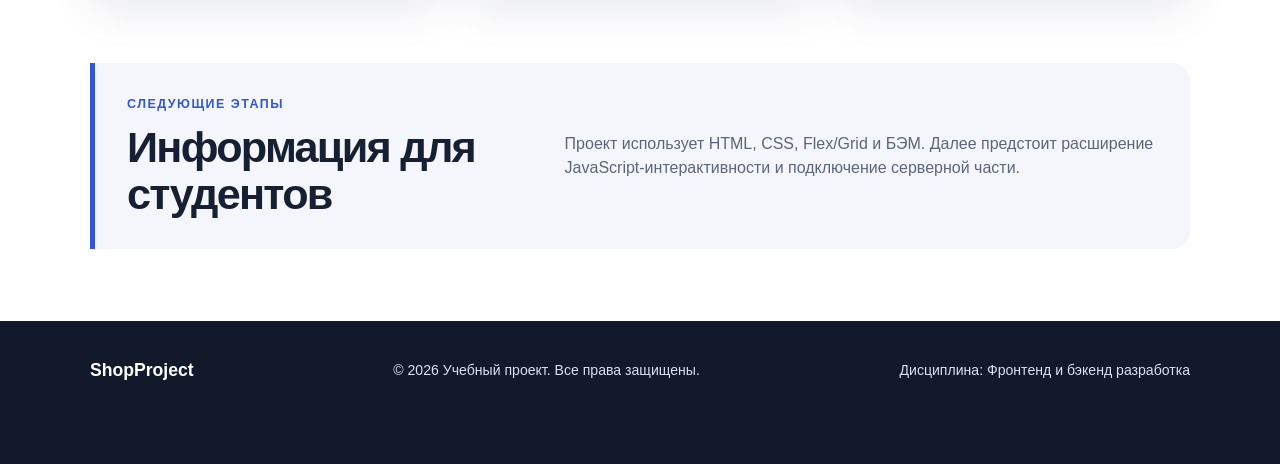
==== commit 571939c8: "test: document KR1 browser checks and polish form feedback" ====
--- a/index.html
+++ b/index.html
@@ -1,193 +1,206 @@
 <!DOCTYPE html>
 <html lang="ru">
-<head>
-  <meta charset="UTF-8">
-  <meta name="viewport" content="width=device-width, initial-scale=1.0">
-  <meta name="description" content="Учебный интернет-магазин — практические работы по фронтенд- и бэкенд-разработке.">
-  <meta property="og:title" content="ShopProject — учебный интернет-магазин">
-  <meta property="og:description" content="Каталог учебных товаров и демонстрация современной HTML/CSS-вёрстки.">
-  <meta property="og:type" content="website">
-  <meta property="og:url" content="https://kefteme105.github.io/kr1-html-css-shop/">
-  <title>Учебный интернет-магазин</title>
-  <link rel="stylesheet" href="css/style.css">
-  <script src="js/main.js" defer></script>
-</head>
-<body id="top">
-  <header class="site-header">
-    <div class="site-header__inner">
-      <a class="site-header__logo" href="index.html" aria-label="ShopProject — главная страница">
+  <head>
+    <meta charset="UTF-8">
+    <meta name="viewport" content="width=device-width, initial-scale=1.0">
+    <meta name="description" content="Учебный интернет-магазин — практические работы по фронтенд- и бэкенд-разработке.">
+    <meta property="og:title" content="ShopProject — учебный интернет-магазин">
+    <meta property="og:description" content="Каталог учебных товаров и демонстрация современной HTML/CSS-вёрстки.">
+    <meta property="og:type" content="website">
+    <meta property="og:url" content="https://kefteme105.github.io/kr1-html-css-shop/">
+    <title>Учебный интернет-магазин</title>
+    <link rel="stylesheet" href="css/style.css">
+    <script src="js/main.js" defer></script>
+  </head>
+  <body id="top">
+    <header class="site-header">
+      <div class="site-header__inner">
+        <a class="site-header__logo" href="index.html" aria-label="ShopProject — главная страница">
         Shop<span class="site-header__accent">Project</span>
-      </a>
-      <nav class="site-nav" aria-label="Основная навигация">
-        <ul class="site-nav__list">
-          <li class="site-nav__item"><a class="site-nav__link site-nav__link--active" href="index.html" aria-current="page">Главная</a></li><li class="site-nav__item"><a class="site-nav__link" href="catalog.html">Каталог</a></li><li class="site-nav__item"><a class="site-nav__link" href="product.html">Товары</a></li><li class="site-nav__item"><a class="site-nav__link" href="order.html">Заявка</a></li><li class="site-nav__item"><a class="site-nav__link" href="contacts.html">Контакты</a></li><li class="site-nav__item"><a class="site-nav__link" href="index.html#popular">Популярные</a></li></ul>
-      </nav>
-    </div>
-  </header>
-
-  <main>
-    <section class="hero" aria-labelledby="hero-title">
-      <p class="hero__eyebrow">Учебный проект 2026</p>
-      <h1 id="hero-title" class="hero__title">Учебный интернет-магазин</h1>
-      <p class="hero__text">
-        Это стартовая страница учебного frontend-проекта. На её основе будет
-        разработан многостраничный сайт интернет-магазина или каталога услуг.
+        </a>
+        <nav class="site-nav" aria-label="Основная навигация">
+          <ul class="site-nav__list">
+            <li class="site-nav__item">
+              <a class="site-nav__link site-nav__link--active" href="index.html" aria-current="page">Главная</a>
+            </li>
+            <li class="site-nav__item">
+              <a class="site-nav__link" href="catalog.html">Каталог</a>
+            </li>
+            <li class="site-nav__item">
+              <a class="site-nav__link" href="product.html">Товары</a>
+            </li>
+            <li class="site-nav__item">
+              <a class="site-nav__link" href="order.html">Заявка</a>
+            </li>
+            <li class="site-nav__item">
+              <a class="site-nav__link" href="contacts.html">Контакты</a>
+            </li>
+            <li class="site-nav__item">
+              <a class="site-nav__link" href="index.html#popular">Популярные</a>
+            </li>
+          </ul>
+        </nav>
+      </div>
+    </header>
+    <main>
+      <section class="hero" aria-labelledby="hero-title">
+        <p class="hero__eyebrow">Учебный проект 2026</p>
+        <h1 id="hero-title" class="hero__title">Учебный интернет-магазин</h1>
+        <p class="hero__text">
+        Учебный многостраничный магазин: изучите каталог, характеристики товаров
+        и заполните демонстрационную заявку.
       </p>
-      <a class="button" href="#popular">Перейти к товарам</a>
-    </section>
-
-    <section class="section" id="advantages" aria-labelledby="advantages-title">
-      <div class="section__heading">
-        <p class="section__eyebrow">Почему этот проект удобен</p>
-        <h2 id="advantages-title" class="section__title">Преимущества проекта</h2>
-      </div>
-      <ul class="advantages-list">
-        <li class="advantages-list__item">
-          <strong class="advantages-list__title">Понятная структура</strong>
-          <span class="advantages-list__text">Логичное разделение страницы на смысловые HTML-блоки.</span>
-        </li>
-        <li class="advantages-list__item">
-          <strong class="advantages-list__title">Семантическая разметка</strong>
-          <span class="advantages-list__text">Элементы header, nav, main, section, article, aside и footer.</span>
-        </li>
-        <li class="advantages-list__item">
-          <strong class="advantages-list__title">Внешний CSS-файл</strong>
-          <span class="advantages-list__text">Стили хранятся отдельно и легко поддерживаются.</span>
-        </li>
-        <li class="advantages-list__item">
-          <strong class="advantages-list__title">Готовность к развитию</strong>
-          <span class="advantages-list__text">Основа для будущего многостраничного сайта.</span>
-        </li>
-      </ul>
-    </section>
-
-    <section class="section" id="popular" aria-labelledby="popular-title">
-      <div class="section__heading">
-        <p class="section__eyebrow">Подборка недели</p>
-        <h2 id="popular-title" class="section__title">Популярные товары</h2>
-        <p class="section__description">Выберите учебный товар и заполните короткую заявку.</p>
-      </div>
-
-      <div class="products-grid">
-        <article class="product-card">
-          <span class="product-card__badge">Хит</span><div class="product-card__visual product-card__visual--work" aria-hidden="true">01</div>
-          <p class="product-card__tag">Для работы</p>
-          <h3 class="product-card__title"><a href="product.html#product-1" class="product-card__link">Товар 1</a></h3>
-          <p class="product-card__description">Практичное решение для ежедневных учебных задач.</p>
-          <p class="product-card__price">1 000 ₽</p>
-          <button class="button product-card__button" type="button" data-product="Товар 1">
+        <a class="button" href="#popular">Перейти к товарам</a>
+      </section>
+      <section class="section" id="advantages" aria-labelledby="advantages-title">
+        <div class="section__heading">
+          <p class="section__eyebrow">Почему этот проект удобен</p>
+          <h2 id="advantages-title" class="section__title">Преимущества проекта</h2>
+        </div>
+        <ul class="advantages-list">
+          <li class="advantages-list__item">
+            <strong class="advantages-list__title">Понятная структура</strong>
+            <span class="advantages-list__text">Логичное разделение страницы на смысловые HTML-блоки.</span>
+          </li>
+          <li class="advantages-list__item">
+            <strong class="advantages-list__title">Семантическая разметка</strong>
+            <span class="advantages-list__text">Элементы header, nav, main, section, article, aside и footer.</span>
+          </li>
+          <li class="advantages-list__item">
+            <strong class="advantages-list__title">Внешний CSS-файл</strong>
+            <span class="advantages-list__text">Стили хранятся отдельно и легко поддерживаются.</span>
+          </li>
+          <li class="advantages-list__item">
+            <strong class="advantages-list__title">Готовность к развитию</strong>
+            <span class="advantages-list__text">Основа для будущего многостраничного сайта.</span>
+          </li>
+        </ul>
+      </section>
+      <section class="section" id="popular" aria-labelledby="popular-title">
+        <div class="section__heading">
+          <p class="section__eyebrow">Подборка недели</p>
+          <h2 id="popular-title" class="section__title">Популярные товары</h2>
+          <p class="section__description">Выберите учебный товар и заполните короткую заявку.</p>
+        </div>
+        <div class="products-grid">
+          <article class="product-card">
+            <span class="product-card__badge">Хит</span>
+            <div class="product-card__visual product-card__visual--work" aria-hidden="true">01</div>
+            <p class="product-card__tag">Для работы</p>
+            <h3 class="product-card__title">
+              <a href="product.html#product-1" class="product-card__link">Товар 1</a>
+            </h3>
+            <p class="product-card__description">Практичное решение для ежедневных учебных задач.</p>
+            <p class="product-card__price">1 000 ₽</p>
+            <button class="button product-card__button" type="button" data-product="Товар 1">
             Заказать
           </button>
-        </article>
-
-        <article class="product-card">
-          <span class="product-card__badge">Хит</span><div class="product-card__visual product-card__visual--popular" aria-hidden="true">02</div>
-          <p class="product-card__tag">Популярное</p>
-          <h3 class="product-card__title"><a href="product.html#product-2" class="product-card__link">Товар 2</a></h3>
-          <p class="product-card__description">Универсальный вариант с расширенной комплектацией.</p>
-          <p class="product-card__price">1 500 ₽</p>
-          <button class="button product-card__button" type="button" data-product="Товар 2">
+          </article>
+          <article class="product-card">
+            <span class="product-card__badge">Хит</span>
+            <div class="product-card__visual product-card__visual--popular" aria-hidden="true">02</div>
+            <p class="product-card__tag">Популярное</p>
+            <h3 class="product-card__title">
+              <a href="product.html#product-2" class="product-card__link">Товар 2</a>
+            </h3>
+            <p class="product-card__description">Универсальный вариант с расширенной комплектацией.</p>
+            <p class="product-card__price">1 500 ₽</p>
+            <button class="button product-card__button" type="button" data-product="Товар 2">
             Заказать
           </button>
-        </article>
-
-        <article class="product-card">
-          <span class="product-card__badge">Новинка</span><div class="product-card__visual product-card__visual--new" aria-hidden="true">03</div>
-          <p class="product-card__tag">Новинка</p>
-          <h3 class="product-card__title"><a href="product.html#product-3" class="product-card__link">Товар 3</a></h3>
-          <p class="product-card__description">Учебный товар для демонстрации карточки каталога.</p>
-          <p class="product-card__price">2 000 ₽</p>
-          <button class="button product-card__button" type="button" data-product="Товар 3">
+          </article>
+          <article class="product-card">
+            <span class="product-card__badge">Новинка</span>
+            <div class="product-card__visual product-card__visual--new" aria-hidden="true">03</div>
+            <p class="product-card__tag">Новинка</p>
+            <h3 class="product-card__title">
+              <a href="product.html#product-3" class="product-card__link">Товар 3</a>
+            </h3>
+            <p class="product-card__description">Учебный товар для демонстрации карточки каталога.</p>
+            <p class="product-card__price">2 000 ₽</p>
+            <button class="button product-card__button" type="button" data-product="Товар 3">
             Заказать
           </button>
-        </article>
+          </article>
+        </div>
+      </section>
+      <aside class="aside-info" aria-labelledby="student-info-title">
+        <div>
+          <p class="section__eyebrow">Следующие этапы</p>
+          <h2 id="student-info-title" class="aside-info__title">Информация для студентов</h2>
+        </div>
+        <p class="aside-info__text">
+        Проект использует HTML, CSS, Flex/Grid и БЭМ. Далее предстоит расширение
+        JavaScript-интерактивности и подключение серверной части.
+      </p>
+      </aside>
+    </main>
+    <footer id="contacts" class="site-footer">
+      <div class="site-footer__inner">
+        <p class="site-footer__text">
+          <strong class="site-footer__brand">ShopProject</strong>
+        </p>
+        <p class="site-footer__text">© 2026 Учебный проект. Все права защищены.</p>
+        <p class="site-footer__text">Дисциплина: Фронтенд и бэкенд разработка</p>
       </div>
-    </section>
-
-    <aside class="aside-info" aria-labelledby="student-info-title">
-      <div>
-        <p class="section__eyebrow">Следующие этапы</p>
-        <h2 id="student-info-title" class="aside-info__title">Информация для студентов</h2>
+    </footer>
+    <dialog class="order-dialog" id="order-dialog" aria-labelledby="order-dialog-title">
+      <div class="order-dialog__header">
+        <div>
+          <p class="section__eyebrow">Новая заявка</p>
+          <h2 id="order-dialog-title" class="order-dialog__title">Оформление заявки</h2>
+        </div>
+        <button class="icon-button" type="button" id="close-order-dialog" aria-label="Закрыть окно">×</button>
       </div>
-      <p class="aside-info__text">
-        На следующих практических занятиях проект будет расширяться: появятся
-        дополнительные страницы, Flex/Grid, БЭМ-структура и адаптивная версия сайта.
-      </p>
-    </aside>
-  </main>
-
-  <footer id="contacts" class="site-footer">
-    <div class="site-footer__inner">
-      <p class="site-footer__text"><strong class="site-footer__brand">ShopProject</strong></p>
-      <p class="site-footer__text">© 2026 Учебный проект. Все права защищены.</p>
-      <p class="site-footer__text">Дисциплина: Фронтенд и бэкенд разработка</p>
-    </div>
-  </footer>
-
-  <dialog class="order-dialog" id="order-dialog" aria-labelledby="order-dialog-title">
-    <div class="order-dialog__header">
-      <div>
-        <p class="section__eyebrow">Новая заявка</p>
-        <h2 id="order-dialog-title" class="order-dialog__title">Оформление заявки</h2>
-      </div>
-      <button class="icon-button" type="button" id="close-order-dialog" aria-label="Закрыть окно">×</button>
-    </div>
-
-    <form class="order-form" id="order-form" action="#" method="post" novalidate>
-      <input id="selected-product" name="selected-product" type="hidden">
-
-      <div class="order-form__field">
-        <label for="order-name" class="order-form__label">Имя</label>
-        <input id="order-name" name="name" type="text" placeholder="Введите ваше имя" minlength="2" autocomplete="given-name" required class="order-form__input">
-      </div>
-
-      <div class="order-form__grid">
+      <form class="order-form" id="order-form" action="#" method="post" novalidate>
+        <input id="selected-product" name="selected-product" type="hidden">
         <div class="order-form__field">
-          <label for="order-email" class="order-form__label">E-mail</label>
-          <input id="order-email" name="email" type="email" placeholder="example@mail.ru" autocomplete="email" required class="order-form__input">
+          <label for="order-name" class="order-form__label">Имя</label>
+          <input id="order-name" name="name" type="text" placeholder="Введите ваше имя" minlength="2" autocomplete="given-name" required class="order-form__input">
+        </div>
+        <div class="order-form__grid">
+          <div class="order-form__field">
+            <label for="order-email" class="order-form__label">E-mail</label>
+            <input id="order-email" name="email" type="email" placeholder="example@mail.ru" autocomplete="email" required class="order-form__input">
+          </div>
+          <div class="order-form__field">
+            <label for="order-phone" class="order-form__label">Телефон</label>
+            <input id="order-phone" name="phone" type="tel" inputmode="tel" placeholder="+7 (900) 000-00-00" pattern="^\+7 \(\d{3}\) \d{3}-\d{2}-\d{2}$" autocomplete="tel" required class="order-form__input">
+            <small class="order-form__hint">Формат: +7 (900) 000-00-00</small>
+          </div>
+        </div>
+        <div class="order-form__grid">
+          <div class="order-form__field">
+            <label for="order-date" class="order-form__label">Дата связи</label>
+            <input id="order-date" name="date" type="date" class="order-form__input">
+          </div>
+          <div class="order-form__field">
+            <label for="order-topic" class="order-form__label">Тема заявки</label>
+            <select id="order-topic" name="topic" required class="order-form__select">
+              <option value="">Выберите тему</option>
+              <option value="product">Заказ товара</option>
+              <option value="consultation">Консультация</option>
+              <option value="delivery">Доставка</option>
+            </select>
+          </div>
         </div>
         <div class="order-form__field">
-          <label for="order-phone" class="order-form__label">Телефон</label>
-          <input id="order-phone" name="phone" type="tel" inputmode="tel" placeholder="+7 (900) 000-00-00" pattern="^\+7 \(\d{3}\) \d{3}-\d{2}-\d{2}$" autocomplete="tel" required class="order-form__input">
-          <small class="order-form__hint">Формат: +7 (900) 000-00-00</small>
-        </div>
-      </div>
-
-      <div class="order-form__grid">
-        <div class="order-form__field">
-          <label for="order-date" class="order-form__label">Дата связи</label>
-          <input id="order-date" name="date" type="date" class="order-form__input">
-        </div>
-        <div class="order-form__field">
-          <label for="order-topic" class="order-form__label">Тема заявки</label>
-          <select id="order-topic" name="topic" required class="order-form__select">
-            <option value="">Выберите тему</option>
-            <option value="product">Заказ товара</option>
-            <option value="consultation">Консультация</option>
-            <option value="delivery">Доставка</option>
-          </select>
-        </div>
-      </div>
-
-      <div class="order-form__field">
-        <label for="order-comment" class="order-form__label">Комментарий</label>
-        <textarea id="order-comment" name="comment" rows="4" placeholder="Укажите дополнительную информацию" class="order-form__textarea"></textarea>
-      </div>
-
-      <div class="order-form__field order-form__field--checkbox">
-        <label class="order-form__label order-form__label--checkbox">
-          <input id="order-agreement" name="agreement" type="checkbox" required class="order-form__input order-form__input--checkbox">
-          <span>Я согласен на обработку данных</span>
-        </label>
-      </div>
-
-      <div class="order-form__actions">
-        <button class="button button--secondary" type="button" id="cancel-order-dialog">Закрыть</button>
-        <button class="button" type="submit">Отправить заявку</button>
-      </div>
-    </form>
-  </dialog>
-
-  <p class="success-message" id="success-message" role="status" hidden>Заявка проверена. Это демонстрация, данные не отправлены.</p>
-<a class="back-to-top" href="#top" aria-label="Вернуться наверх">↑ Наверх</a></body>
+          <label for="order-comment" class="order-form__label">Комментарий</label>
+          <textarea id="order-comment" name="comment" rows="4" placeholder="Укажите дополнительную информацию" class="order-form__textarea"></textarea>
+        </div>
+        <div class="order-form__field order-form__field--checkbox">
+          <label class="order-form__label order-form__label--checkbox">
+            <input id="order-agreement" name="agreement" type="checkbox" required class="order-form__input order-form__input--checkbox">
+            <span>Я согласен на обработку данных</span>
+          </label>
+        </div>
+        <div class="order-form__actions">
+          <button class="button button--secondary" type="button" id="cancel-order-dialog">Закрыть</button>
+          <button class="button" type="submit">Отправить заявку</button>
+        </div>
+      </form>
+    </dialog>
+    <p class="success-message" id="success-message" role="status" hidden>Заявка проверена. Это демонстрация, данные не отправлены.</p>
+    <a class="back-to-top" href="#top" aria-label="Вернуться наверх">↑ Наверх</a>
+  </body>
 </html>
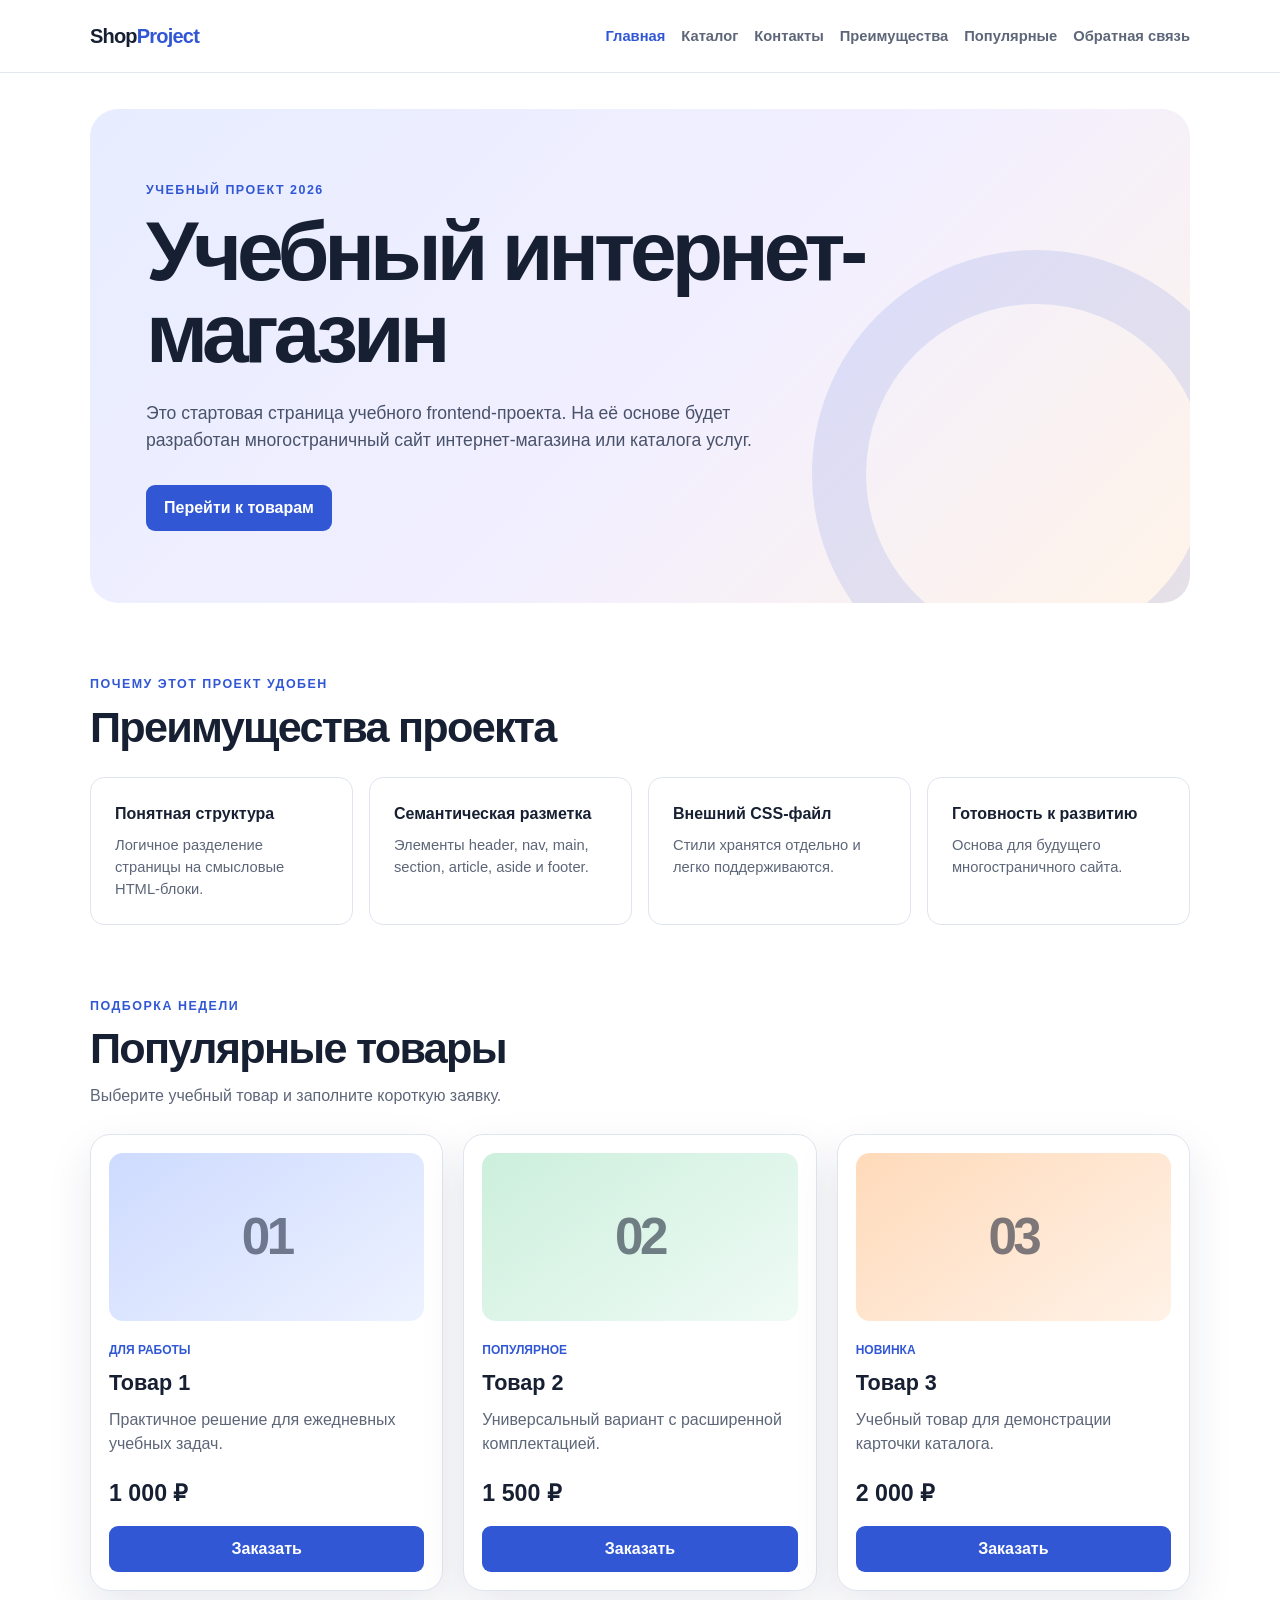
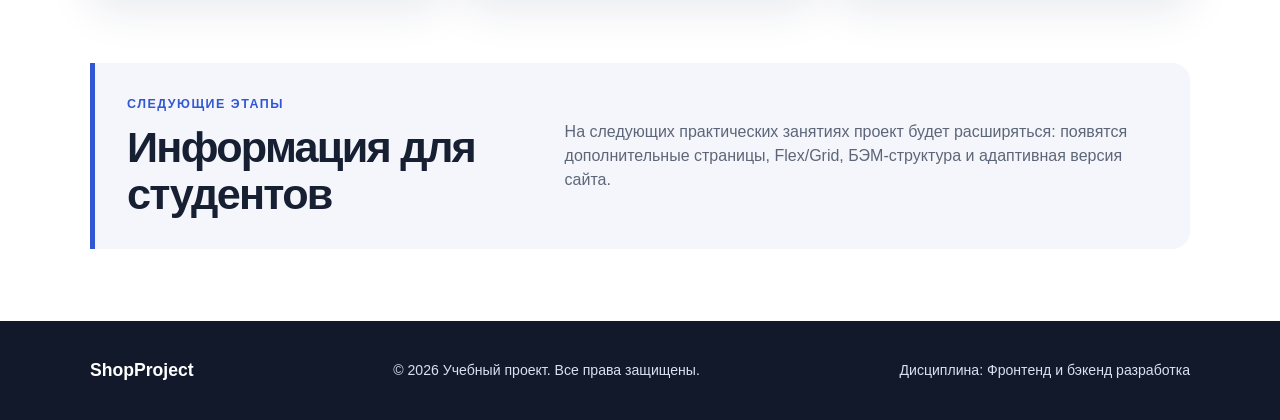
==== commit ff97c8a6: "Merge pull request #7 from kefteme105/practice/07-bem Практическая №7: рефакторинг CSS по БЭМ" ====
--- a/index.html
+++ b/index.html
@@ -1,206 +1,201 @@
 <!DOCTYPE html>
 <html lang="ru">
-  <head>
-    <meta charset="UTF-8">
-    <meta name="viewport" content="width=device-width, initial-scale=1.0">
-    <meta name="description" content="Учебный интернет-магазин — практические работы по фронтенд- и бэкенд-разработке.">
-    <meta property="og:title" content="ShopProject — учебный интернет-магазин">
-    <meta property="og:description" content="Каталог учебных товаров и демонстрация современной HTML/CSS-вёрстки.">
-    <meta property="og:type" content="website">
-    <meta property="og:url" content="https://kefteme105.github.io/kr1-html-css-shop/">
-    <title>Учебный интернет-магазин</title>
-    <link rel="stylesheet" href="css/style.css">
-    <script src="js/main.js" defer></script>
-  </head>
-  <body id="top">
-    <header class="site-header">
-      <div class="site-header__inner">
-        <a class="site-header__logo" href="index.html" aria-label="ShopProject — главная страница">
+<head>
+  <meta charset="UTF-8">
+  <meta name="viewport" content="width=device-width, initial-scale=1.0">
+  <meta name="description" content="Учебный интернет-магазин — практические работы по фронтенд- и бэкенд-разработке.">
+  <meta property="og:title" content="ShopProject — учебный интернет-магазин">
+  <meta property="og:description" content="Каталог учебных товаров и демонстрация современной HTML/CSS-вёрстки.">
+  <meta property="og:type" content="website">
+  <meta property="og:url" content="https://kefteme105.github.io/kr1-html-css-shop/">
+  <title>Учебный интернет-магазин</title>
+  <link rel="stylesheet" href="css/style.css">
+  <script src="js/main.js" defer></script>
+</head>
+<body>
+  <header class="site-header">
+    <div class="site-header__inner">
+      <a class="site-header__logo" href="index.html" aria-label="ShopProject — главная страница">
         Shop<span class="site-header__accent">Project</span>
-        </a>
-        <nav class="site-nav" aria-label="Основная навигация">
-          <ul class="site-nav__list">
-            <li class="site-nav__item">
-              <a class="site-nav__link site-nav__link--active" href="index.html" aria-current="page">Главная</a>
-            </li>
-            <li class="site-nav__item">
-              <a class="site-nav__link" href="catalog.html">Каталог</a>
-            </li>
-            <li class="site-nav__item">
-              <a class="site-nav__link" href="product.html">Товары</a>
-            </li>
-            <li class="site-nav__item">
-              <a class="site-nav__link" href="order.html">Заявка</a>
-            </li>
-            <li class="site-nav__item">
-              <a class="site-nav__link" href="contacts.html">Контакты</a>
-            </li>
-            <li class="site-nav__item">
-              <a class="site-nav__link" href="index.html#popular">Популярные</a>
-            </li>
-          </ul>
-        </nav>
-      </div>
-    </header>
-    <main>
-      <section class="hero" aria-labelledby="hero-title">
-        <p class="hero__eyebrow">Учебный проект 2026</p>
-        <h1 id="hero-title" class="hero__title">Учебный интернет-магазин</h1>
-        <p class="hero__text">
-        Учебный многостраничный магазин: изучите каталог, характеристики товаров
-        и заполните демонстрационную заявку.
+      </a>
+      <nav class="site-nav" aria-label="Основная навигация">
+        <ul class="site-nav__list">
+          <li class="site-nav__item"><a href="index.html" aria-current="page" class="site-nav__link site-nav__link--active">Главная</a></li>
+          <li class="site-nav__item"><a href="catalog.html" class="site-nav__link">Каталог</a></li>
+          <li class="site-nav__item"><a href="contacts.html" class="site-nav__link">Контакты</a></li>
+          <li class="site-nav__item"><a href="index.html#advantages" class="site-nav__link">Преимущества</a></li>
+          <li class="site-nav__item"><a href="index.html#popular" class="site-nav__link">Популярные</a></li>
+          <li class="site-nav__item"><a href="index.html#contacts" class="site-nav__link">Обратная связь</a></li>
+        </ul>
+      </nav>
+    </div>
+  </header>
+
+  <main>
+    <section class="hero" aria-labelledby="hero-title">
+      <p class="hero__eyebrow">Учебный проект 2026</p>
+      <h1 id="hero-title" class="hero__title">Учебный интернет-магазин</h1>
+      <p class="hero__text">
+        Это стартовая страница учебного frontend-проекта. На её основе будет
+        разработан многостраничный сайт интернет-магазина или каталога услуг.
       </p>
-        <a class="button" href="#popular">Перейти к товарам</a>
-      </section>
-      <section class="section" id="advantages" aria-labelledby="advantages-title">
-        <div class="section__heading">
-          <p class="section__eyebrow">Почему этот проект удобен</p>
-          <h2 id="advantages-title" class="section__title">Преимущества проекта</h2>
-        </div>
-        <ul class="advantages-list">
-          <li class="advantages-list__item">
-            <strong class="advantages-list__title">Понятная структура</strong>
-            <span class="advantages-list__text">Логичное разделение страницы на смысловые HTML-блоки.</span>
-          </li>
-          <li class="advantages-list__item">
-            <strong class="advantages-list__title">Семантическая разметка</strong>
-            <span class="advantages-list__text">Элементы header, nav, main, section, article, aside и footer.</span>
-          </li>
-          <li class="advantages-list__item">
-            <strong class="advantages-list__title">Внешний CSS-файл</strong>
-            <span class="advantages-list__text">Стили хранятся отдельно и легко поддерживаются.</span>
-          </li>
-          <li class="advantages-list__item">
-            <strong class="advantages-list__title">Готовность к развитию</strong>
-            <span class="advantages-list__text">Основа для будущего многостраничного сайта.</span>
-          </li>
-        </ul>
-      </section>
-      <section class="section" id="popular" aria-labelledby="popular-title">
-        <div class="section__heading">
-          <p class="section__eyebrow">Подборка недели</p>
-          <h2 id="popular-title" class="section__title">Популярные товары</h2>
-          <p class="section__description">Выберите учебный товар и заполните короткую заявку.</p>
-        </div>
-        <div class="products-grid">
-          <article class="product-card">
-            <span class="product-card__badge">Хит</span>
-            <div class="product-card__visual product-card__visual--work" aria-hidden="true">01</div>
-            <p class="product-card__tag">Для работы</p>
-            <h3 class="product-card__title">
-              <a href="product.html#product-1" class="product-card__link">Товар 1</a>
-            </h3>
-            <p class="product-card__description">Практичное решение для ежедневных учебных задач.</p>
-            <p class="product-card__price">1 000 ₽</p>
-            <button class="button product-card__button" type="button" data-product="Товар 1">
+      <a class="button" href="#popular">Перейти к товарам</a>
+    </section>
+
+    <section class="section" id="advantages" aria-labelledby="advantages-title">
+      <div class="section__heading">
+        <p class="section__eyebrow">Почему этот проект удобен</p>
+        <h2 id="advantages-title" class="section__title">Преимущества проекта</h2>
+      </div>
+      <ul class="advantages-list">
+        <li class="advantages-list__item">
+          <strong class="advantages-list__title">Понятная структура</strong>
+          <span class="advantages-list__text">Логичное разделение страницы на смысловые HTML-блоки.</span>
+        </li>
+        <li class="advantages-list__item">
+          <strong class="advantages-list__title">Семантическая разметка</strong>
+          <span class="advantages-list__text">Элементы header, nav, main, section, article, aside и footer.</span>
+        </li>
+        <li class="advantages-list__item">
+          <strong class="advantages-list__title">Внешний CSS-файл</strong>
+          <span class="advantages-list__text">Стили хранятся отдельно и легко поддерживаются.</span>
+        </li>
+        <li class="advantages-list__item">
+          <strong class="advantages-list__title">Готовность к развитию</strong>
+          <span class="advantages-list__text">Основа для будущего многостраничного сайта.</span>
+        </li>
+      </ul>
+    </section>
+
+    <section class="section" id="popular" aria-labelledby="popular-title">
+      <div class="section__heading">
+        <p class="section__eyebrow">Подборка недели</p>
+        <h2 id="popular-title" class="section__title">Популярные товары</h2>
+        <p class="section__description">Выберите учебный товар и заполните короткую заявку.</p>
+      </div>
+
+      <div class="products-grid">
+        <article class="product-card">
+          <div class="product-card__visual product-card__visual--work" aria-hidden="true">01</div>
+          <p class="product-card__tag">Для работы</p>
+          <h3 class="product-card__title">Товар 1</h3>
+          <p class="product-card__description">Практичное решение для ежедневных учебных задач.</p>
+          <p class="product-card__price">1 000 ₽</p>
+          <button class="button product-card__button" type="button" data-product="Товар 1">
             Заказать
           </button>
-          </article>
-          <article class="product-card">
-            <span class="product-card__badge">Хит</span>
-            <div class="product-card__visual product-card__visual--popular" aria-hidden="true">02</div>
-            <p class="product-card__tag">Популярное</p>
-            <h3 class="product-card__title">
-              <a href="product.html#product-2" class="product-card__link">Товар 2</a>
-            </h3>
-            <p class="product-card__description">Универсальный вариант с расширенной комплектацией.</p>
-            <p class="product-card__price">1 500 ₽</p>
-            <button class="button product-card__button" type="button" data-product="Товар 2">
+        </article>
+
+        <article class="product-card">
+          <div class="product-card__visual product-card__visual--popular" aria-hidden="true">02</div>
+          <p class="product-card__tag">Популярное</p>
+          <h3 class="product-card__title">Товар 2</h3>
+          <p class="product-card__description">Универсальный вариант с расширенной комплектацией.</p>
+          <p class="product-card__price">1 500 ₽</p>
+          <button class="button product-card__button" type="button" data-product="Товар 2">
             Заказать
           </button>
-          </article>
-          <article class="product-card">
-            <span class="product-card__badge">Новинка</span>
-            <div class="product-card__visual product-card__visual--new" aria-hidden="true">03</div>
-            <p class="product-card__tag">Новинка</p>
-            <h3 class="product-card__title">
-              <a href="product.html#product-3" class="product-card__link">Товар 3</a>
-            </h3>
-            <p class="product-card__description">Учебный товар для демонстрации карточки каталога.</p>
-            <p class="product-card__price">2 000 ₽</p>
-            <button class="button product-card__button" type="button" data-product="Товар 3">
+        </article>
+
+        <article class="product-card">
+          <div class="product-card__visual product-card__visual--new" aria-hidden="true">03</div>
+          <p class="product-card__tag">Новинка</p>
+          <h3 class="product-card__title">Товар 3</h3>
+          <p class="product-card__description">Учебный товар для демонстрации карточки каталога.</p>
+          <p class="product-card__price">2 000 ₽</p>
+          <button class="button product-card__button" type="button" data-product="Товар 3">
             Заказать
           </button>
-          </article>
-        </div>
-      </section>
-      <aside class="aside-info" aria-labelledby="student-info-title">
-        <div>
-          <p class="section__eyebrow">Следующие этапы</p>
-          <h2 id="student-info-title" class="aside-info__title">Информация для студентов</h2>
-        </div>
-        <p class="aside-info__text">
-        Проект использует HTML, CSS, Flex/Grid и БЭМ. Далее предстоит расширение
-        JavaScript-интерактивности и подключение серверной части.
+        </article>
+      </div>
+    </section>
+
+    <aside class="aside-info" aria-labelledby="student-info-title">
+      <div>
+        <p class="section__eyebrow">Следующие этапы</p>
+        <h2 id="student-info-title" class="aside-info__title">Информация для студентов</h2>
+      </div>
+      <p class="aside-info__text">
+        На следующих практических занятиях проект будет расширяться: появятся
+        дополнительные страницы, Flex/Grid, БЭМ-структура и адаптивная версия сайта.
       </p>
-      </aside>
-    </main>
-    <footer id="contacts" class="site-footer">
-      <div class="site-footer__inner">
-        <p class="site-footer__text">
-          <strong class="site-footer__brand">ShopProject</strong>
-        </p>
-        <p class="site-footer__text">© 2026 Учебный проект. Все права защищены.</p>
-        <p class="site-footer__text">Дисциплина: Фронтенд и бэкенд разработка</p>
-      </div>
-    </footer>
-    <dialog class="order-dialog" id="order-dialog" aria-labelledby="order-dialog-title">
-      <div class="order-dialog__header">
-        <div>
-          <p class="section__eyebrow">Новая заявка</p>
-          <h2 id="order-dialog-title" class="order-dialog__title">Оформление заявки</h2>
-        </div>
-        <button class="icon-button" type="button" id="close-order-dialog" aria-label="Закрыть окно">×</button>
-      </div>
-      <form class="order-form" id="order-form" action="#" method="post" novalidate>
-        <input id="selected-product" name="selected-product" type="hidden">
-        <div class="order-form__field">
-          <label for="order-name" class="order-form__label">Имя</label>
-          <input id="order-name" name="name" type="text" placeholder="Введите ваше имя" minlength="2" autocomplete="given-name" required class="order-form__input">
-        </div>
-        <div class="order-form__grid">
-          <div class="order-form__field">
-            <label for="order-email" class="order-form__label">E-mail</label>
-            <input id="order-email" name="email" type="email" placeholder="example@mail.ru" autocomplete="email" required class="order-form__input">
-          </div>
-          <div class="order-form__field">
-            <label for="order-phone" class="order-form__label">Телефон</label>
-            <input id="order-phone" name="phone" type="tel" inputmode="tel" placeholder="+7 (900) 000-00-00" pattern="^\+7 \(\d{3}\) \d{3}-\d{2}-\d{2}$" autocomplete="tel" required class="order-form__input">
-            <small class="order-form__hint">Формат: +7 (900) 000-00-00</small>
-          </div>
-        </div>
-        <div class="order-form__grid">
-          <div class="order-form__field">
-            <label for="order-date" class="order-form__label">Дата связи</label>
-            <input id="order-date" name="date" type="date" class="order-form__input">
-          </div>
-          <div class="order-form__field">
-            <label for="order-topic" class="order-form__label">Тема заявки</label>
-            <select id="order-topic" name="topic" required class="order-form__select">
-              <option value="">Выберите тему</option>
-              <option value="product">Заказ товара</option>
-              <option value="consultation">Консультация</option>
-              <option value="delivery">Доставка</option>
-            </select>
-          </div>
-        </div>
-        <div class="order-form__field">
-          <label for="order-comment" class="order-form__label">Комментарий</label>
-          <textarea id="order-comment" name="comment" rows="4" placeholder="Укажите дополнительную информацию" class="order-form__textarea"></textarea>
-        </div>
-        <div class="order-form__field order-form__field--checkbox">
-          <label class="order-form__label order-form__label--checkbox">
-            <input id="order-agreement" name="agreement" type="checkbox" required class="order-form__input order-form__input--checkbox">
-            <span>Я согласен на обработку данных</span>
-          </label>
-        </div>
-        <div class="order-form__actions">
-          <button class="button button--secondary" type="button" id="cancel-order-dialog">Закрыть</button>
-          <button class="button" type="submit">Отправить заявку</button>
-        </div>
-      </form>
-    </dialog>
-    <p class="success-message" id="success-message" role="status" hidden>Заявка проверена. Это демонстрация, данные не отправлены.</p>
-    <a class="back-to-top" href="#top" aria-label="Вернуться наверх">↑ Наверх</a>
-  </body>
+    </aside>
+  </main>
+
+  <footer id="contacts" class="site-footer">
+    <div class="site-footer__inner">
+      <p class="site-footer__text"><strong class="site-footer__brand">ShopProject</strong></p>
+      <p class="site-footer__text">© 2026 Учебный проект. Все права защищены.</p>
+      <p class="site-footer__text">Дисциплина: Фронтенд и бэкенд разработка</p>
+    </div>
+  </footer>
+
+  <dialog class="order-dialog" id="order-dialog" aria-labelledby="order-dialog-title">
+    <div class="order-dialog__header">
+      <div>
+        <p class="section__eyebrow">Новая заявка</p>
+        <h2 id="order-dialog-title" class="order-dialog__title">Оформление заявки</h2>
+      </div>
+      <button class="icon-button" type="button" id="close-order-dialog" aria-label="Закрыть окно">×</button>
+    </div>
+
+    <form class="order-form" id="order-form" action="#" method="post" novalidate>
+      <input id="selected-product" name="selected-product" type="hidden">
+
+      <div class="order-form__field">
+        <label for="order-name" class="order-form__label">Имя</label>
+        <input id="order-name" name="name" type="text" placeholder="Введите ваше имя" minlength="2" autocomplete="given-name" required class="order-form__input">
+      </div>
+
+      <div class="order-form__grid">
+        <div class="order-form__field">
+          <label for="order-email" class="order-form__label">E-mail</label>
+          <input id="order-email" name="email" type="email" placeholder="example@mail.ru" autocomplete="email" required class="order-form__input">
+        </div>
+        <div class="order-form__field">
+          <label for="order-phone" class="order-form__label">Телефон</label>
+          <input id="order-phone" name="phone" type="tel" inputmode="tel" placeholder="+7 (900) 000-00-00" pattern="^\+7 \(\d{3}\) \d{3}-\d{2}-\d{2}$" autocomplete="tel" required class="order-form__input">
+          <small class="order-form__hint">Формат: +7 (900) 000-00-00</small>
+        </div>
+      </div>
+
+      <div class="order-form__grid">
+        <div class="order-form__field">
+          <label for="order-date" class="order-form__label">Дата связи</label>
+          <input id="order-date" name="date" type="date" class="order-form__input">
+        </div>
+        <div class="order-form__field">
+          <label for="order-topic" class="order-form__label">Тема заявки</label>
+          <select id="order-topic" name="topic" required class="order-form__select">
+            <option value="">Выберите тему</option>
+            <option value="product">Заказ товара</option>
+            <option value="consultation">Консультация</option>
+            <option value="delivery">Доставка</option>
+          </select>
+        </div>
+      </div>
+
+      <div class="order-form__field">
+        <label for="order-comment" class="order-form__label">Комментарий</label>
+        <textarea id="order-comment" name="comment" rows="4" placeholder="Укажите дополнительную информацию" class="order-form__textarea"></textarea>
+      </div>
+
+      <div class="order-form__field order-form__field--checkbox">
+        <label class="order-form__label order-form__label--checkbox">
+          <input id="order-agreement" name="agreement" type="checkbox" required class="order-form__input order-form__input--checkbox">
+          <span>Я согласен на обработку данных</span>
+        </label>
+      </div>
+
+      <div class="order-form__actions">
+        <button class="button button--secondary" type="button" id="cancel-order-dialog">Закрыть</button>
+        <button class="button" type="submit">Отправить заявку</button>
+      </div>
+    </form>
+  </dialog>
+
+  <p class="success-message" id="success-message" role="status" hidden>
+    Форма успешно отправлена!
+  </p>
+</body>
 </html>
--- a/css/style.css
+++ b/css/style.css
@@ -866,24 +866,3 @@
     transition: none;
   }
 }
-
-/* Практическая №8: карточка товара и отдельная заявка */
-.product-card { position: relative; }
-.product-card__badge { position: absolute; top: 24px; right: 24px; padding: 4px 10px; border-radius: var(--radius-sm); color: white; background: var(--color-primary); }
-.product-card__link { color: inherit; text-decoration: none; }
-.product-card__link:hover { text-decoration: underline; }
-.product-detail { display: grid; grid-template-columns: repeat(2, minmax(0, 1fr)); gap: var(--space-xl); }
-.product-detail__image { display: block; width: 100%; height: auto; border-radius: var(--radius-lg); }
-.product-detail__title { font-size: 2rem; }
-.table-wrapper { min-width: 0; overflow-x: auto; }
-.product-table { width: 100%; border-collapse: collapse; }
-.product-table caption { text-align: left; font-size: 1.3rem; font-weight: 700; margin-bottom: 16px; }
-.product-table th, .product-table td { padding: 12px; border: 1px solid var(--color-border); text-align: left; }
-.product-table th { background: var(--color-soft); }
-.order-page { max-width: 760px; }
-.order-page__success { padding: 16px; background: var(--color-success-soft); }
-.back-to-top { position: fixed; right: 16px; bottom: 16px; z-index: 9; padding: 8px 12px; border-radius: 8px; color: white; background: var(--color-ink); text-decoration: none; }
-.site-footer { padding-bottom: 80px; }
-.filter-form__note { grid-column: 1 / -1; font-size: .85rem; }
-a:focus-visible, .table-wrapper:focus-visible { outline: var(--focus-ring); outline-offset: 4px; }
-@media (max-width: 700px) { .product-detail { grid-template-columns: 1fr; } }
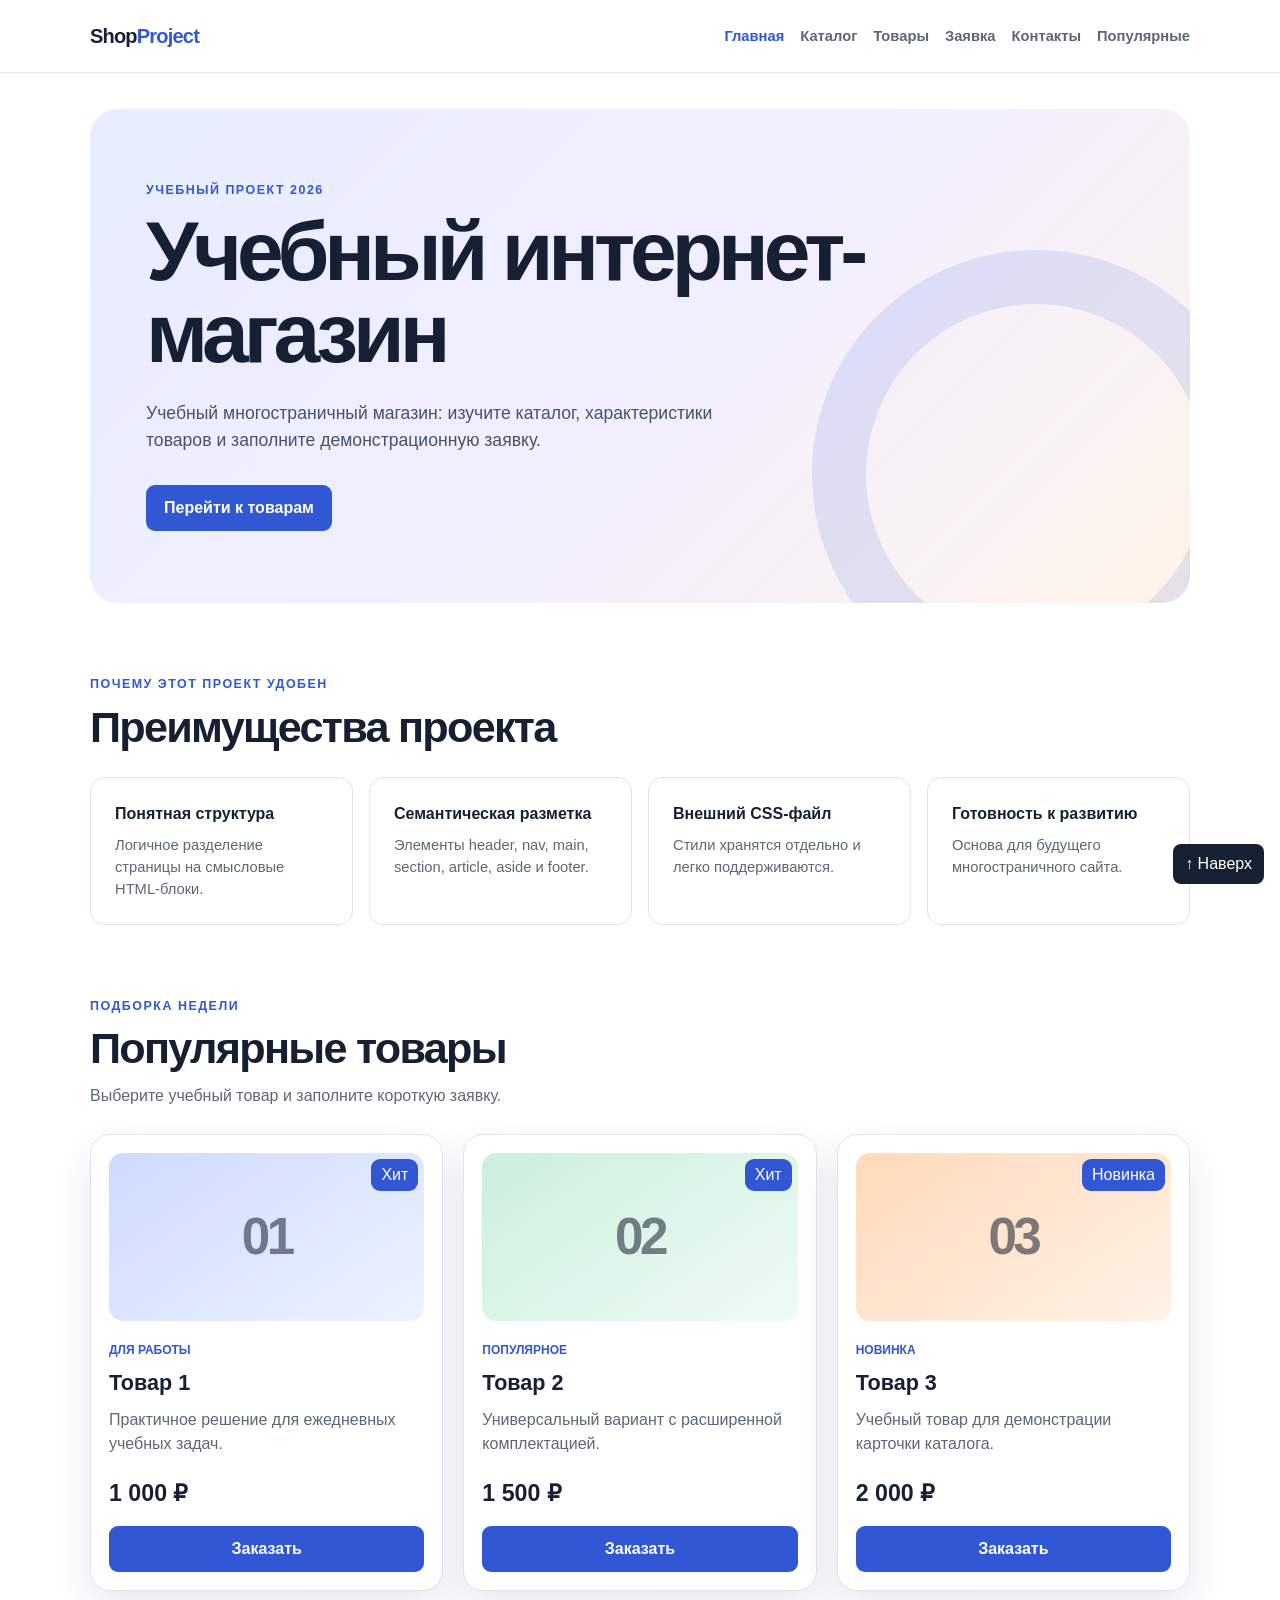
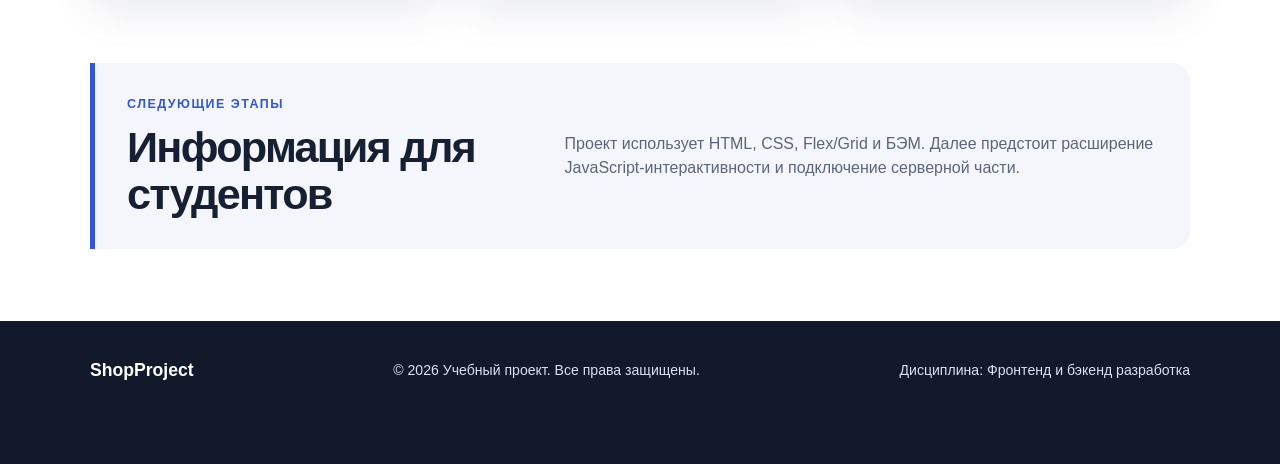
==== commit a700ef23: "Merge pull request #8 from kefteme105/practice/08-finalize Практическая №8: завершение КР №1" ====
--- a/index.html
+++ b/index.html
@@ -1,201 +1,206 @@
 <!DOCTYPE html>
 <html lang="ru">
-<head>
-  <meta charset="UTF-8">
-  <meta name="viewport" content="width=device-width, initial-scale=1.0">
-  <meta name="description" content="Учебный интернет-магазин — практические работы по фронтенд- и бэкенд-разработке.">
-  <meta property="og:title" content="ShopProject — учебный интернет-магазин">
-  <meta property="og:description" content="Каталог учебных товаров и демонстрация современной HTML/CSS-вёрстки.">
-  <meta property="og:type" content="website">
-  <meta property="og:url" content="https://kefteme105.github.io/kr1-html-css-shop/">
-  <title>Учебный интернет-магазин</title>
-  <link rel="stylesheet" href="css/style.css">
-  <script src="js/main.js" defer></script>
-</head>
-<body>
-  <header class="site-header">
-    <div class="site-header__inner">
-      <a class="site-header__logo" href="index.html" aria-label="ShopProject — главная страница">
+  <head>
+    <meta charset="UTF-8">
+    <meta name="viewport" content="width=device-width, initial-scale=1.0">
+    <meta name="description" content="Учебный интернет-магазин — практические работы по фронтенд- и бэкенд-разработке.">
+    <meta property="og:title" content="ShopProject — учебный интернет-магазин">
+    <meta property="og:description" content="Каталог учебных товаров и демонстрация современной HTML/CSS-вёрстки.">
+    <meta property="og:type" content="website">
+    <meta property="og:url" content="https://kefteme105.github.io/kr1-html-css-shop/">
+    <title>Учебный интернет-магазин</title>
+    <link rel="stylesheet" href="css/style.css">
+    <script src="js/main.js" defer></script>
+  </head>
+  <body id="top">
+    <header class="site-header">
+      <div class="site-header__inner">
+        <a class="site-header__logo" href="index.html" aria-label="ShopProject — главная страница">
         Shop<span class="site-header__accent">Project</span>
-      </a>
-      <nav class="site-nav" aria-label="Основная навигация">
-        <ul class="site-nav__list">
-          <li class="site-nav__item"><a href="index.html" aria-current="page" class="site-nav__link site-nav__link--active">Главная</a></li>
-          <li class="site-nav__item"><a href="catalog.html" class="site-nav__link">Каталог</a></li>
-          <li class="site-nav__item"><a href="contacts.html" class="site-nav__link">Контакты</a></li>
-          <li class="site-nav__item"><a href="index.html#advantages" class="site-nav__link">Преимущества</a></li>
-          <li class="site-nav__item"><a href="index.html#popular" class="site-nav__link">Популярные</a></li>
-          <li class="site-nav__item"><a href="index.html#contacts" class="site-nav__link">Обратная связь</a></li>
+        </a>
+        <nav class="site-nav" aria-label="Основная навигация">
+          <ul class="site-nav__list">
+            <li class="site-nav__item">
+              <a class="site-nav__link site-nav__link--active" href="index.html" aria-current="page">Главная</a>
+            </li>
+            <li class="site-nav__item">
+              <a class="site-nav__link" href="catalog.html">Каталог</a>
+            </li>
+            <li class="site-nav__item">
+              <a class="site-nav__link" href="product.html">Товары</a>
+            </li>
+            <li class="site-nav__item">
+              <a class="site-nav__link" href="order.html">Заявка</a>
+            </li>
+            <li class="site-nav__item">
+              <a class="site-nav__link" href="contacts.html">Контакты</a>
+            </li>
+            <li class="site-nav__item">
+              <a class="site-nav__link" href="index.html#popular">Популярные</a>
+            </li>
+          </ul>
+        </nav>
+      </div>
+    </header>
+    <main>
+      <section class="hero" aria-labelledby="hero-title">
+        <p class="hero__eyebrow">Учебный проект 2026</p>
+        <h1 id="hero-title" class="hero__title">Учебный интернет-магазин</h1>
+        <p class="hero__text">
+        Учебный многостраничный магазин: изучите каталог, характеристики товаров
+        и заполните демонстрационную заявку.
+      </p>
+        <a class="button" href="#popular">Перейти к товарам</a>
+      </section>
+      <section class="section" id="advantages" aria-labelledby="advantages-title">
+        <div class="section__heading">
+          <p class="section__eyebrow">Почему этот проект удобен</p>
+          <h2 id="advantages-title" class="section__title">Преимущества проекта</h2>
+        </div>
+        <ul class="advantages-list">
+          <li class="advantages-list__item">
+            <strong class="advantages-list__title">Понятная структура</strong>
+            <span class="advantages-list__text">Логичное разделение страницы на смысловые HTML-блоки.</span>
+          </li>
+          <li class="advantages-list__item">
+            <strong class="advantages-list__title">Семантическая разметка</strong>
+            <span class="advantages-list__text">Элементы header, nav, main, section, article, aside и footer.</span>
+          </li>
+          <li class="advantages-list__item">
+            <strong class="advantages-list__title">Внешний CSS-файл</strong>
+            <span class="advantages-list__text">Стили хранятся отдельно и легко поддерживаются.</span>
+          </li>
+          <li class="advantages-list__item">
+            <strong class="advantages-list__title">Готовность к развитию</strong>
+            <span class="advantages-list__text">Основа для будущего многостраничного сайта.</span>
+          </li>
         </ul>
-      </nav>
-    </div>
-  </header>
-
-  <main>
-    <section class="hero" aria-labelledby="hero-title">
-      <p class="hero__eyebrow">Учебный проект 2026</p>
-      <h1 id="hero-title" class="hero__title">Учебный интернет-магазин</h1>
-      <p class="hero__text">
-        Это стартовая страница учебного frontend-проекта. На её основе будет
-        разработан многостраничный сайт интернет-магазина или каталога услуг.
-      </p>
-      <a class="button" href="#popular">Перейти к товарам</a>
-    </section>
-
-    <section class="section" id="advantages" aria-labelledby="advantages-title">
-      <div class="section__heading">
-        <p class="section__eyebrow">Почему этот проект удобен</p>
-        <h2 id="advantages-title" class="section__title">Преимущества проекта</h2>
-      </div>
-      <ul class="advantages-list">
-        <li class="advantages-list__item">
-          <strong class="advantages-list__title">Понятная структура</strong>
-          <span class="advantages-list__text">Логичное разделение страницы на смысловые HTML-блоки.</span>
-        </li>
-        <li class="advantages-list__item">
-          <strong class="advantages-list__title">Семантическая разметка</strong>
-          <span class="advantages-list__text">Элементы header, nav, main, section, article, aside и footer.</span>
-        </li>
-        <li class="advantages-list__item">
-          <strong class="advantages-list__title">Внешний CSS-файл</strong>
-          <span class="advantages-list__text">Стили хранятся отдельно и легко поддерживаются.</span>
-        </li>
-        <li class="advantages-list__item">
-          <strong class="advantages-list__title">Готовность к развитию</strong>
-          <span class="advantages-list__text">Основа для будущего многостраничного сайта.</span>
-        </li>
-      </ul>
-    </section>
-
-    <section class="section" id="popular" aria-labelledby="popular-title">
-      <div class="section__heading">
-        <p class="section__eyebrow">Подборка недели</p>
-        <h2 id="popular-title" class="section__title">Популярные товары</h2>
-        <p class="section__description">Выберите учебный товар и заполните короткую заявку.</p>
-      </div>
-
-      <div class="products-grid">
-        <article class="product-card">
-          <div class="product-card__visual product-card__visual--work" aria-hidden="true">01</div>
-          <p class="product-card__tag">Для работы</p>
-          <h3 class="product-card__title">Товар 1</h3>
-          <p class="product-card__description">Практичное решение для ежедневных учебных задач.</p>
-          <p class="product-card__price">1 000 ₽</p>
-          <button class="button product-card__button" type="button" data-product="Товар 1">
+      </section>
+      <section class="section" id="popular" aria-labelledby="popular-title">
+        <div class="section__heading">
+          <p class="section__eyebrow">Подборка недели</p>
+          <h2 id="popular-title" class="section__title">Популярные товары</h2>
+          <p class="section__description">Выберите учебный товар и заполните короткую заявку.</p>
+        </div>
+        <div class="products-grid">
+          <article class="product-card">
+            <span class="product-card__badge">Хит</span>
+            <div class="product-card__visual product-card__visual--work" aria-hidden="true">01</div>
+            <p class="product-card__tag">Для работы</p>
+            <h3 class="product-card__title">
+              <a href="product.html#product-1" class="product-card__link">Товар 1</a>
+            </h3>
+            <p class="product-card__description">Практичное решение для ежедневных учебных задач.</p>
+            <p class="product-card__price">1 000 ₽</p>
+            <button class="button product-card__button" type="button" data-product="Товар 1">
             Заказать
           </button>
-        </article>
-
-        <article class="product-card">
-          <div class="product-card__visual product-card__visual--popular" aria-hidden="true">02</div>
-          <p class="product-card__tag">Популярное</p>
-          <h3 class="product-card__title">Товар 2</h3>
-          <p class="product-card__description">Универсальный вариант с расширенной комплектацией.</p>
-          <p class="product-card__price">1 500 ₽</p>
-          <button class="button product-card__button" type="button" data-product="Товар 2">
+          </article>
+          <article class="product-card">
+            <span class="product-card__badge">Хит</span>
+            <div class="product-card__visual product-card__visual--popular" aria-hidden="true">02</div>
+            <p class="product-card__tag">Популярное</p>
+            <h3 class="product-card__title">
+              <a href="product.html#product-2" class="product-card__link">Товар 2</a>
+            </h3>
+            <p class="product-card__description">Универсальный вариант с расширенной комплектацией.</p>
+            <p class="product-card__price">1 500 ₽</p>
+            <button class="button product-card__button" type="button" data-product="Товар 2">
             Заказать
           </button>
-        </article>
-
-        <article class="product-card">
-          <div class="product-card__visual product-card__visual--new" aria-hidden="true">03</div>
-          <p class="product-card__tag">Новинка</p>
-          <h3 class="product-card__title">Товар 3</h3>
-          <p class="product-card__description">Учебный товар для демонстрации карточки каталога.</p>
-          <p class="product-card__price">2 000 ₽</p>
-          <button class="button product-card__button" type="button" data-product="Товар 3">
+          </article>
+          <article class="product-card">
+            <span class="product-card__badge">Новинка</span>
+            <div class="product-card__visual product-card__visual--new" aria-hidden="true">03</div>
+            <p class="product-card__tag">Новинка</p>
+            <h3 class="product-card__title">
+              <a href="product.html#product-3" class="product-card__link">Товар 3</a>
+            </h3>
+            <p class="product-card__description">Учебный товар для демонстрации карточки каталога.</p>
+            <p class="product-card__price">2 000 ₽</p>
+            <button class="button product-card__button" type="button" data-product="Товар 3">
             Заказать
           </button>
-        </article>
+          </article>
+        </div>
+      </section>
+      <aside class="aside-info" aria-labelledby="student-info-title">
+        <div>
+          <p class="section__eyebrow">Следующие этапы</p>
+          <h2 id="student-info-title" class="aside-info__title">Информация для студентов</h2>
+        </div>
+        <p class="aside-info__text">
+        Проект использует HTML, CSS, Flex/Grid и БЭМ. Далее предстоит расширение
+        JavaScript-интерактивности и подключение серверной части.
+      </p>
+      </aside>
+    </main>
+    <footer id="contacts" class="site-footer">
+      <div class="site-footer__inner">
+        <p class="site-footer__text">
+          <strong class="site-footer__brand">ShopProject</strong>
+        </p>
+        <p class="site-footer__text">© 2026 Учебный проект. Все права защищены.</p>
+        <p class="site-footer__text">Дисциплина: Фронтенд и бэкенд разработка</p>
       </div>
-    </section>
-
-    <aside class="aside-info" aria-labelledby="student-info-title">
-      <div>
-        <p class="section__eyebrow">Следующие этапы</p>
-        <h2 id="student-info-title" class="aside-info__title">Информация для студентов</h2>
+    </footer>
+    <dialog class="order-dialog" id="order-dialog" aria-labelledby="order-dialog-title">
+      <div class="order-dialog__header">
+        <div>
+          <p class="section__eyebrow">Новая заявка</p>
+          <h2 id="order-dialog-title" class="order-dialog__title">Оформление заявки</h2>
+        </div>
+        <button class="icon-button" type="button" id="close-order-dialog" aria-label="Закрыть окно">×</button>
       </div>
-      <p class="aside-info__text">
-        На следующих практических занятиях проект будет расширяться: появятся
-        дополнительные страницы, Flex/Grid, БЭМ-структура и адаптивная версия сайта.
-      </p>
-    </aside>
-  </main>
-
-  <footer id="contacts" class="site-footer">
-    <div class="site-footer__inner">
-      <p class="site-footer__text"><strong class="site-footer__brand">ShopProject</strong></p>
-      <p class="site-footer__text">© 2026 Учебный проект. Все права защищены.</p>
-      <p class="site-footer__text">Дисциплина: Фронтенд и бэкенд разработка</p>
-    </div>
-  </footer>
-
-  <dialog class="order-dialog" id="order-dialog" aria-labelledby="order-dialog-title">
-    <div class="order-dialog__header">
-      <div>
-        <p class="section__eyebrow">Новая заявка</p>
-        <h2 id="order-dialog-title" class="order-dialog__title">Оформление заявки</h2>
-      </div>
-      <button class="icon-button" type="button" id="close-order-dialog" aria-label="Закрыть окно">×</button>
-    </div>
-
-    <form class="order-form" id="order-form" action="#" method="post" novalidate>
-      <input id="selected-product" name="selected-product" type="hidden">
-
-      <div class="order-form__field">
-        <label for="order-name" class="order-form__label">Имя</label>
-        <input id="order-name" name="name" type="text" placeholder="Введите ваше имя" minlength="2" autocomplete="given-name" required class="order-form__input">
-      </div>
-
-      <div class="order-form__grid">
+      <form class="order-form" id="order-form" action="#" method="post" novalidate>
+        <input id="selected-product" name="selected-product" type="hidden">
         <div class="order-form__field">
-          <label for="order-email" class="order-form__label">E-mail</label>
-          <input id="order-email" name="email" type="email" placeholder="example@mail.ru" autocomplete="email" required class="order-form__input">
+          <label for="order-name" class="order-form__label">Имя</label>
+          <input id="order-name" name="name" type="text" placeholder="Введите ваше имя" minlength="2" autocomplete="given-name" required class="order-form__input">
+        </div>
+        <div class="order-form__grid">
+          <div class="order-form__field">
+            <label for="order-email" class="order-form__label">E-mail</label>
+            <input id="order-email" name="email" type="email" placeholder="example@mail.ru" autocomplete="email" required class="order-form__input">
+          </div>
+          <div class="order-form__field">
+            <label for="order-phone" class="order-form__label">Телефон</label>
+            <input id="order-phone" name="phone" type="tel" inputmode="tel" placeholder="+7 (900) 000-00-00" pattern="^\+7 \(\d{3}\) \d{3}-\d{2}-\d{2}$" autocomplete="tel" required class="order-form__input">
+            <small class="order-form__hint">Формат: +7 (900) 000-00-00</small>
+          </div>
+        </div>
+        <div class="order-form__grid">
+          <div class="order-form__field">
+            <label for="order-date" class="order-form__label">Дата связи</label>
+            <input id="order-date" name="date" type="date" class="order-form__input">
+          </div>
+          <div class="order-form__field">
+            <label for="order-topic" class="order-form__label">Тема заявки</label>
+            <select id="order-topic" name="topic" required class="order-form__select">
+              <option value="">Выберите тему</option>
+              <option value="product">Заказ товара</option>
+              <option value="consultation">Консультация</option>
+              <option value="delivery">Доставка</option>
+            </select>
+          </div>
         </div>
         <div class="order-form__field">
-          <label for="order-phone" class="order-form__label">Телефон</label>
-          <input id="order-phone" name="phone" type="tel" inputmode="tel" placeholder="+7 (900) 000-00-00" pattern="^\+7 \(\d{3}\) \d{3}-\d{2}-\d{2}$" autocomplete="tel" required class="order-form__input">
-          <small class="order-form__hint">Формат: +7 (900) 000-00-00</small>
-        </div>
-      </div>
-
-      <div class="order-form__grid">
-        <div class="order-form__field">
-          <label for="order-date" class="order-form__label">Дата связи</label>
-          <input id="order-date" name="date" type="date" class="order-form__input">
-        </div>
-        <div class="order-form__field">
-          <label for="order-topic" class="order-form__label">Тема заявки</label>
-          <select id="order-topic" name="topic" required class="order-form__select">
-            <option value="">Выберите тему</option>
-            <option value="product">Заказ товара</option>
-            <option value="consultation">Консультация</option>
-            <option value="delivery">Доставка</option>
-          </select>
-        </div>
-      </div>
-
-      <div class="order-form__field">
-        <label for="order-comment" class="order-form__label">Комментарий</label>
-        <textarea id="order-comment" name="comment" rows="4" placeholder="Укажите дополнительную информацию" class="order-form__textarea"></textarea>
-      </div>
-
-      <div class="order-form__field order-form__field--checkbox">
-        <label class="order-form__label order-form__label--checkbox">
-          <input id="order-agreement" name="agreement" type="checkbox" required class="order-form__input order-form__input--checkbox">
-          <span>Я согласен на обработку данных</span>
-        </label>
-      </div>
-
-      <div class="order-form__actions">
-        <button class="button button--secondary" type="button" id="cancel-order-dialog">Закрыть</button>
-        <button class="button" type="submit">Отправить заявку</button>
-      </div>
-    </form>
-  </dialog>
-
-  <p class="success-message" id="success-message" role="status" hidden>
-    Форма успешно отправлена!
-  </p>
-</body>
+          <label for="order-comment" class="order-form__label">Комментарий</label>
+          <textarea id="order-comment" name="comment" rows="4" placeholder="Укажите дополнительную информацию" class="order-form__textarea"></textarea>
+        </div>
+        <div class="order-form__field order-form__field--checkbox">
+          <label class="order-form__label order-form__label--checkbox">
+            <input id="order-agreement" name="agreement" type="checkbox" required class="order-form__input order-form__input--checkbox">
+            <span>Я согласен на обработку данных</span>
+          </label>
+        </div>
+        <div class="order-form__actions">
+          <button class="button button--secondary" type="button" id="cancel-order-dialog">Закрыть</button>
+          <button class="button" type="submit">Отправить заявку</button>
+        </div>
+      </form>
+    </dialog>
+    <p class="success-message" id="success-message" role="status" hidden>Заявка проверена. Это демонстрация, данные не отправлены.</p>
+    <a class="back-to-top" href="#top" aria-label="Вернуться наверх">↑ Наверх</a>
+  </body>
 </html>
--- a/css/style.css
+++ b/css/style.css
@@ -866,3 +866,24 @@
     transition: none;
   }
 }
+
+/* Практическая №8: карточка товара и отдельная заявка */
+.product-card { position: relative; }
+.product-card__badge { position: absolute; top: 24px; right: 24px; padding: 4px 10px; border-radius: var(--radius-sm); color: white; background: var(--color-primary); }
+.product-card__link { color: inherit; text-decoration: none; }
+.product-card__link:hover { text-decoration: underline; }
+.product-detail { display: grid; grid-template-columns: repeat(2, minmax(0, 1fr)); gap: var(--space-xl); }
+.product-detail__image { display: block; width: 100%; height: auto; border-radius: var(--radius-lg); }
+.product-detail__title { font-size: 2rem; }
+.table-wrapper { min-width: 0; overflow-x: auto; }
+.product-table { width: 100%; border-collapse: collapse; }
+.product-table caption { text-align: left; font-size: 1.3rem; font-weight: 700; margin-bottom: 16px; }
+.product-table th, .product-table td { padding: 12px; border: 1px solid var(--color-border); text-align: left; }
+.product-table th { background: var(--color-soft); }
+.order-page { max-width: 760px; }
+.order-page__success { padding: 16px; background: var(--color-success-soft); }
+.back-to-top { position: fixed; right: 16px; bottom: 16px; z-index: 9; padding: 8px 12px; border-radius: 8px; color: white; background: var(--color-ink); text-decoration: none; }
+.site-footer { padding-bottom: 80px; }
+.filter-form__note { grid-column: 1 / -1; font-size: .85rem; }
+a:focus-visible, .table-wrapper:focus-visible { outline: var(--focus-ring); outline-offset: 4px; }
+@media (max-width: 700px) { .product-detail { grid-template-columns: 1fr; } }
